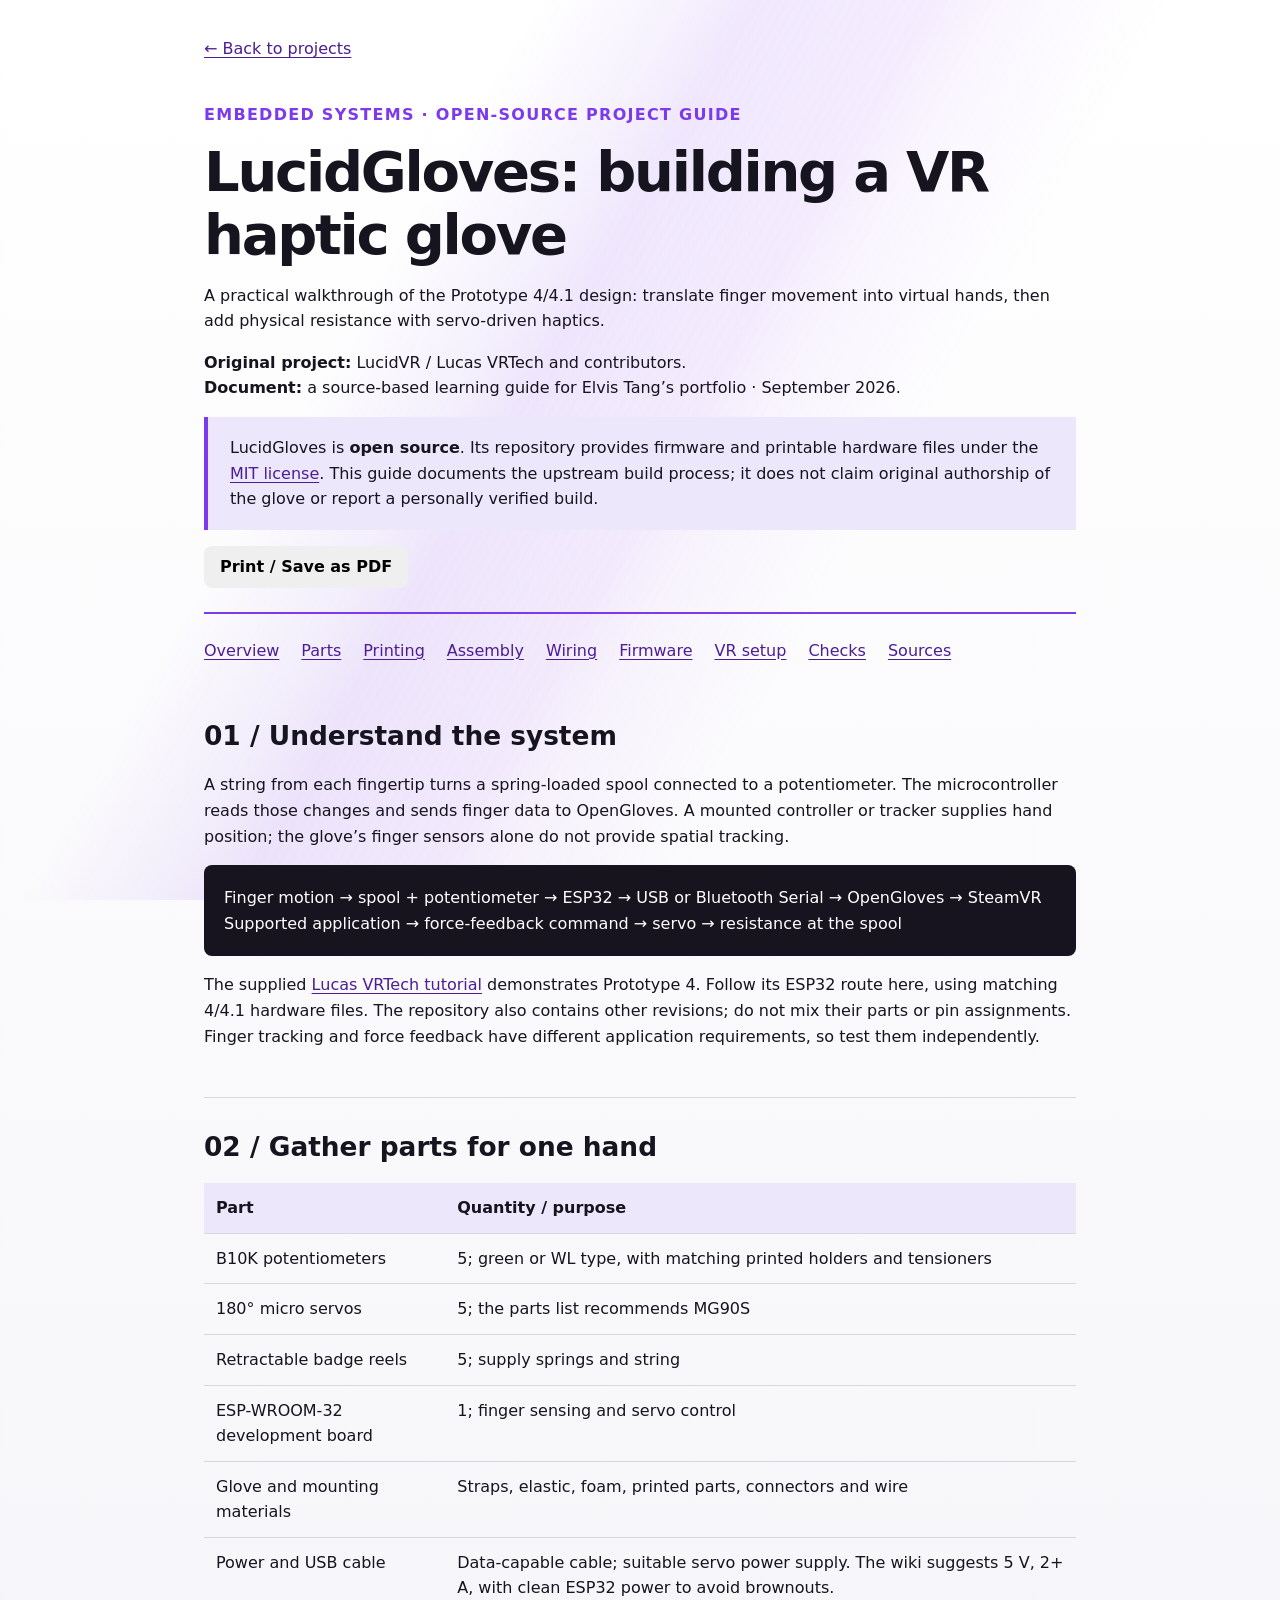
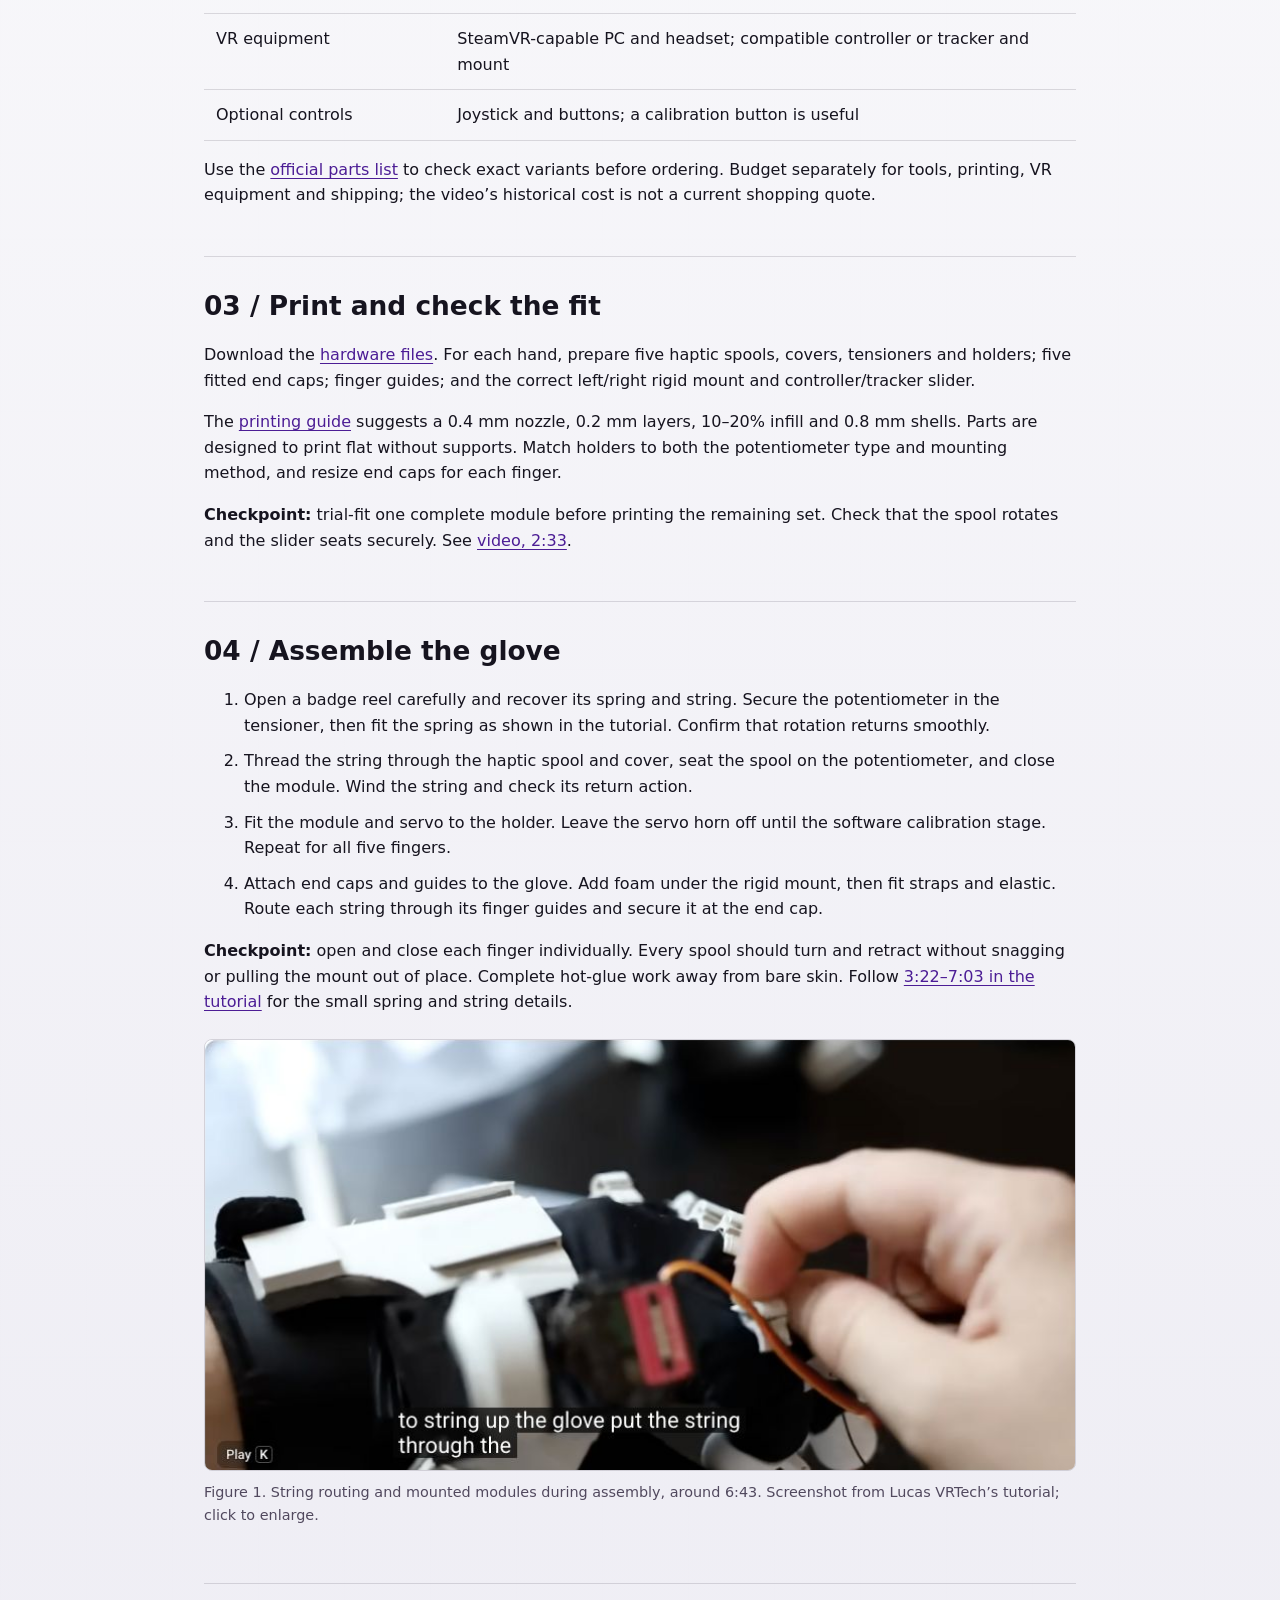
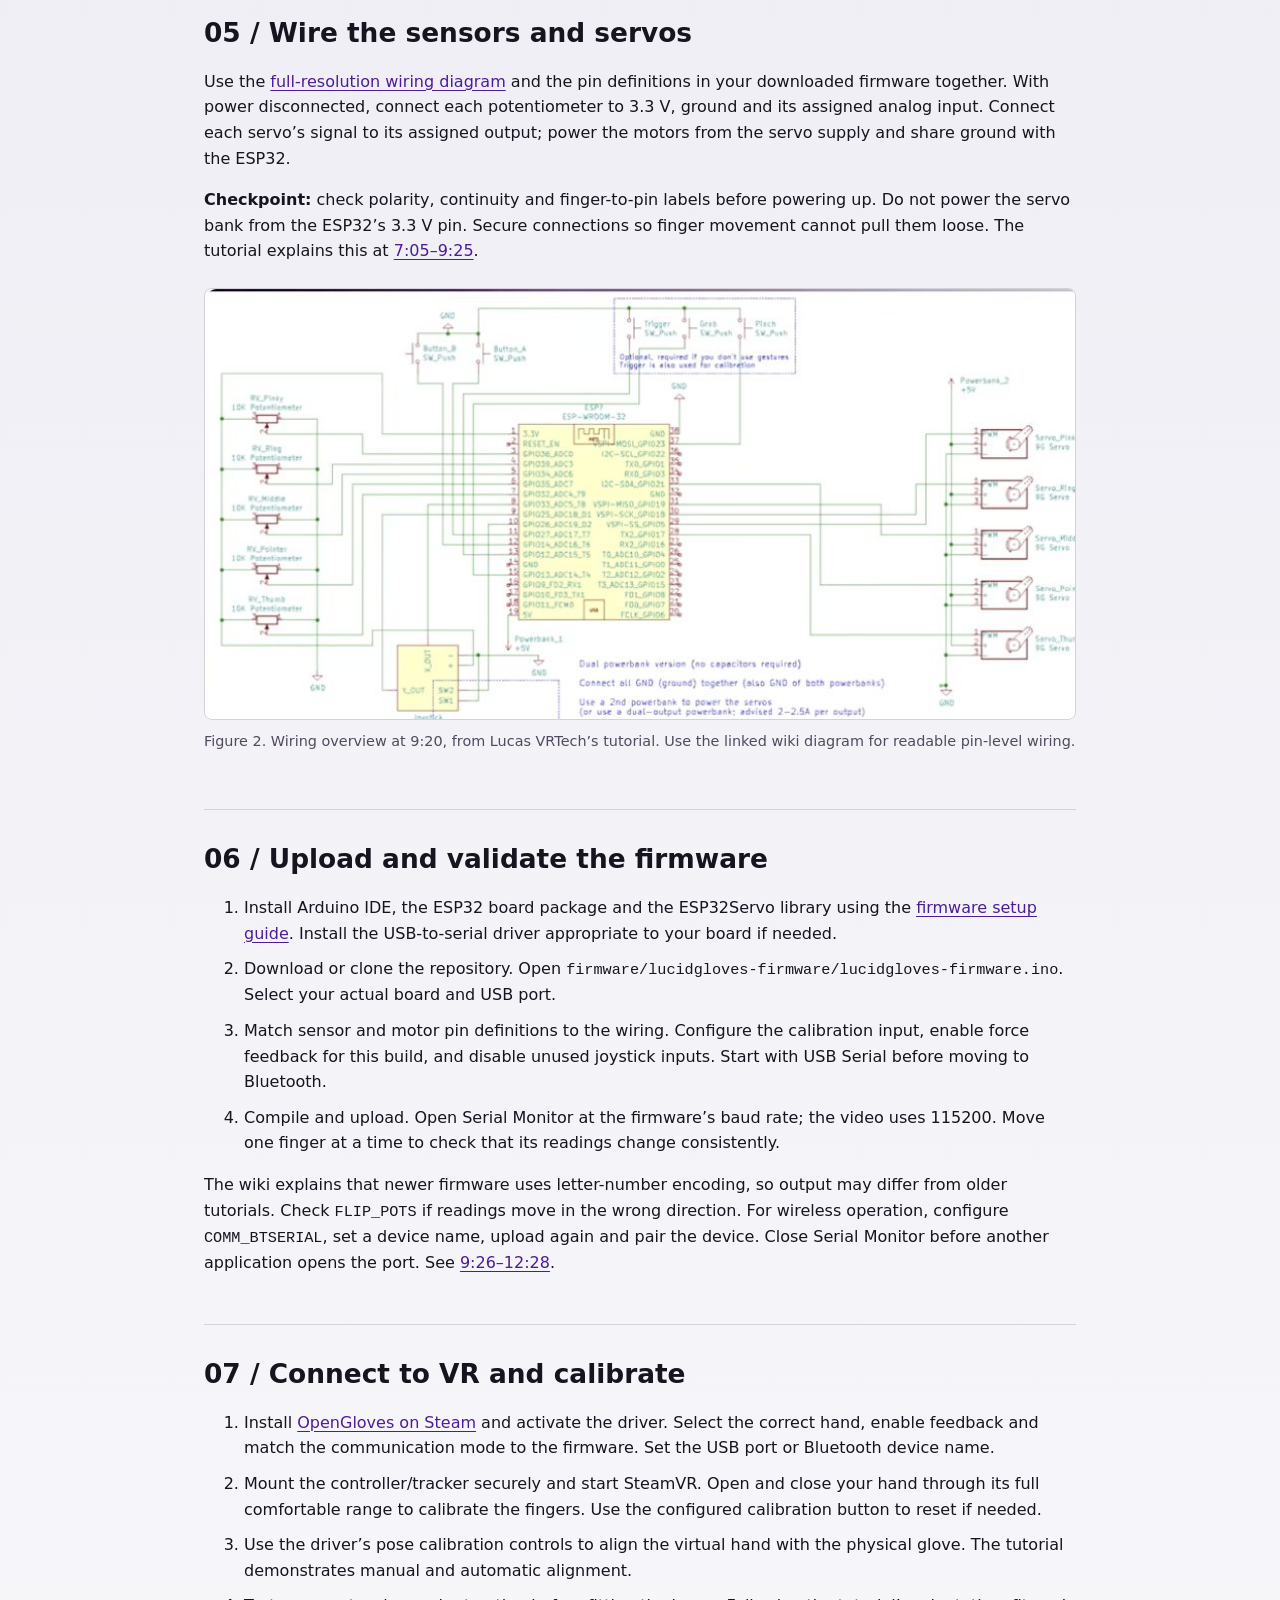
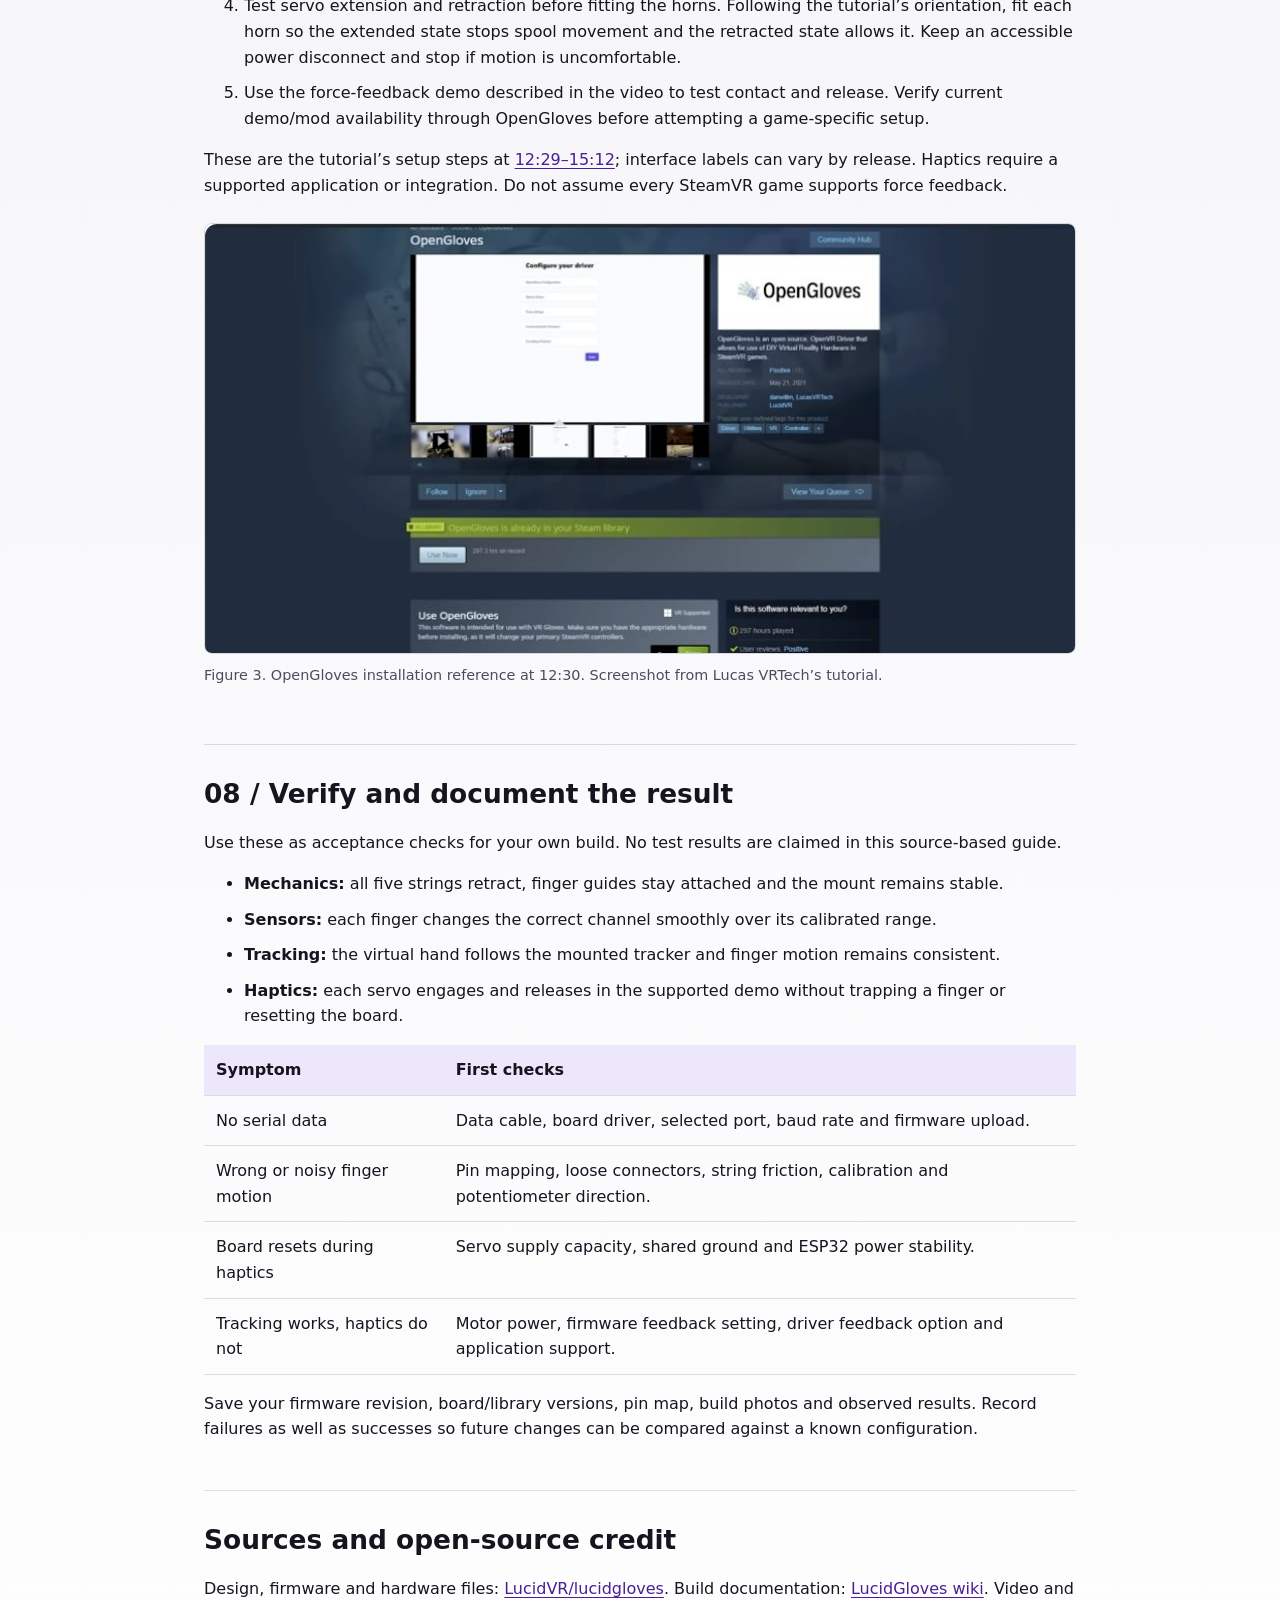
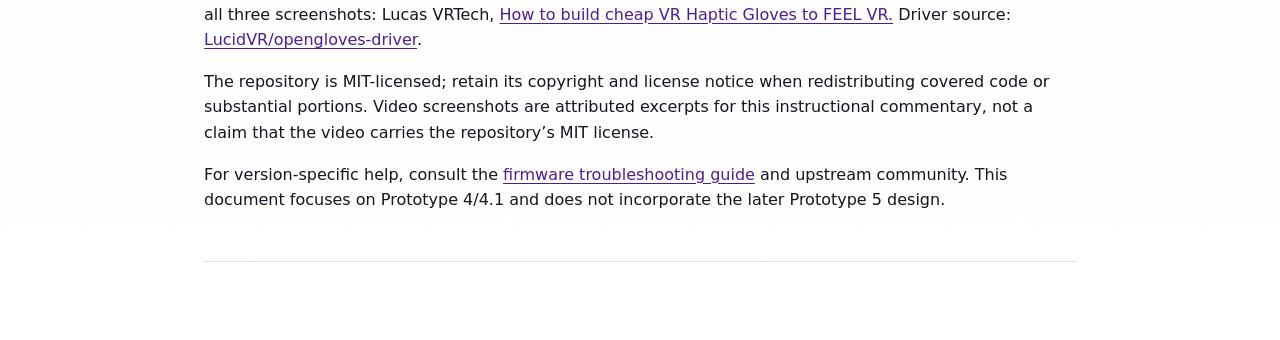
==== projects/lucidgloves.html @ 9e1854b7 "Add files via upload" ====
<!DOCTYPE html>
<html lang="en">
<head>
  <meta charset="UTF-8">
  <meta name="viewport" content="width=device-width, initial-scale=1">
  <meta name="description" content="An illustrated LucidGloves Prototype 4/4.1 project guide covering parts, assembly, wiring, firmware, calibration, and OpenGloves integration. Credits LucidVR's open-source project.">
  <title>LucidGloves Build Guide | Elvis Tang</title>
  <link rel="icon" href="../purple-tiger-favicon.png">
  <link rel="stylesheet" href="../style.css">
  <link rel="stylesheet" href="lucidgloves.css">
</head>
<body>
<main class="guide">
  <a class="back-link" href="../index.html#lucidgloves">&larr; Back to projects</a>
  <header>
    <p class="eyebrow">Embedded systems · Open-source project guide</p>
    <h1>LucidGloves: building a VR haptic glove</h1>
    <p>A practical walkthrough of the Prototype 4/4.1 design: translate finger movement into virtual hands, then add physical resistance with servo-driven haptics.</p>
    <p><strong>Original project:</strong> LucidVR / Lucas VRTech and contributors.<br><strong>Document:</strong> a source-based learning guide for Elvis Tang’s portfolio · September 2026.</p>
    <p class="note">LucidGloves is <strong>open source</strong>. Its repository provides firmware and printable hardware files under the <a href="https://github.com/LucidVR/lucidgloves/blob/main/LICENSE">MIT license</a>. This guide documents the upstream build process; it does not claim original authorship of the glove or report a personally verified build.</p>
    <button class="button print-action" type="button" onclick="window.print()">Print / Save as PDF</button>
  </header>
  <nav class="contents" aria-label="Guide contents">
    <a href="#overview">Overview</a><a href="#parts">Parts</a><a href="#printing">Printing</a><a href="#assembly">Assembly</a><a href="#wiring">Wiring</a><a href="#firmware">Firmware</a><a href="#vr">VR setup</a><a href="#checks">Checks</a><a href="#sources">Sources</a>
  </nav>
  <section id="overview">
    <h2>01 / Understand the system</h2>
    <p>A string from each fingertip turns a spring-loaded spool connected to a potentiometer. The microcontroller reads those changes and sends finger data to OpenGloves. A mounted controller or tracker supplies hand position; the glove’s finger sensors alone do not provide spatial tracking.</p>
    <p class="flow">Finger motion → spool + potentiometer → ESP32 → USB or Bluetooth Serial → OpenGloves → SteamVR<br>Supported application → force-feedback command → servo → resistance at the spool</p>
    <p>The supplied <a href="https://www.youtube.com/watch?v=2yF-SJcg3zQ">Lucas VRTech tutorial</a> demonstrates Prototype 4. Follow its ESP32 route here, using matching 4/4.1 hardware files. The repository also contains other revisions; do not mix their parts or pin assignments. Finger tracking and force feedback have different application requirements, so test them independently.</p>
  </section>
  <section id="parts">
    <h2>02 / Gather parts for one hand</h2>
    <div class="table-wrap"><table>
      <thead><tr><th scope="col">Part</th><th scope="col">Quantity / purpose</th></tr></thead>
      <tbody>
        <tr><td>B10K potentiometers</td><td>5; green or WL type, with matching printed holders and tensioners</td></tr>
        <tr><td>180° micro servos</td><td>5; the parts list recommends MG90S</td></tr>
        <tr><td>Retractable badge reels</td><td>5; supply springs and string</td></tr>
        <tr><td>ESP-WROOM-32 development board</td><td>1; finger sensing and servo control</td></tr>
        <tr><td>Glove and mounting materials</td><td>Straps, elastic, foam, printed parts, connectors and wire</td></tr>
        <tr><td>Power and USB cable</td><td>Data-capable cable; suitable servo power supply. The wiki suggests 5 V, 2+ A, with clean ESP32 power to avoid brownouts.</td></tr>
        <tr><td>VR equipment</td><td>SteamVR-capable PC and headset; compatible controller or tracker and mount</td></tr>
        <tr><td>Optional controls</td><td>Joystick and buttons; a calibration button is useful</td></tr>
      </tbody>
    </table></div>
    <p>Use the <a href="https://github.com/LucidVR/lucidgloves/wiki/Prototype-4-Parts-List">official parts list</a> to check exact variants before ordering. Budget separately for tools, printing, VR equipment and shipping; the video’s historical cost is not a current shopping quote.</p>
  </section>
  <section id="printing">
    <h2>03 / Print and check the fit</h2>
    <p>Download the <a href="https://github.com/LucidVR/lucidgloves/tree/main/hardware">hardware files</a>. For each hand, prepare five haptic spools, covers, tensioners and holders; five fitted end caps; finger guides; and the correct left/right rigid mount and controller/tracker slider.</p>
    <p>The <a href="https://github.com/LucidVR/lucidgloves/wiki/Prototype-4-Printing-Guide">printing guide</a> suggests a 0.4 mm nozzle, 0.2 mm layers, 10–20% infill and 0.8 mm shells. Parts are designed to print flat without supports. Match holders to both the potentiometer type and mounting method, and resize end caps for each finger.</p>
    <p><strong>Checkpoint:</strong> trial-fit one complete module before printing the remaining set. Check that the spool rotates and the slider seats securely. See <a href="https://www.youtube.com/watch?v=2yF-SJcg3zQ&t=153s">video, 2:33</a>.</p>
  </section>
  <section id="assembly">
    <h2>04 / Assemble the glove</h2>
    <ol>
      <li>Open a badge reel carefully and recover its spring and string. Secure the potentiometer in the tensioner, then fit the spring as shown in the tutorial. Confirm that rotation returns smoothly.</li>
      <li>Thread the string through the haptic spool and cover, seat the spool on the potentiometer, and close the module. Wind the string and check its return action.</li>
      <li>Fit the module and servo to the holder. Leave the servo horn off until the software calibration stage. Repeat for all five fingers.</li>
      <li>Attach end caps and guides to the glove. Add foam under the rigid mount, then fit straps and elastic. Route each string through its finger guides and secure it at the end cap.</li>
    </ol>
    <p><strong>Checkpoint:</strong> open and close each finger individually. Every spool should turn and retract without snagging or pulling the mount out of place. Complete hot-glue work away from bare skin. Follow <a href="https://www.youtube.com/watch?v=2yF-SJcg3zQ&t=202s">3:22–7:03 in the tutorial</a> for the small spring and string details.</p>
    <figure><a href="../assets/lucidgloves/mount-figure.svg"><img src="../assets/lucidgloves/mount-figure.svg" alt="Tutorial screenshot showing haptic modules on the rigid mount while the glove is being strung" width="864" height="427" loading="lazy"></a><figcaption>Figure 1. String routing and mounted modules during assembly, around 6:43. Screenshot from Lucas VRTech’s tutorial; click to enlarge.</figcaption></figure>
  </section>
  <section id="wiring">
    <h2>05 / Wire the sensors and servos</h2>
    <p>Use the <a href="https://github.com/LucidVR/lucidgloves/wiki/Prototype-4-Wiring-Diagram">full-resolution wiring diagram</a> and the pin definitions in your downloaded firmware together. With power disconnected, connect each potentiometer to 3.3 V, ground and its assigned analog input. Connect each servo’s signal to its assigned output; power the motors from the servo supply and share ground with the ESP32.</p>
    <p><strong>Checkpoint:</strong> check polarity, continuity and finger-to-pin labels before powering up. Do not power the servo bank from the ESP32’s 3.3 V pin. Secure connections so finger movement cannot pull them loose. The tutorial explains this at <a href="https://www.youtube.com/watch?v=2yF-SJcg3zQ&t=425s">7:05–9:25</a>.</p>
    <figure><a href="../assets/lucidgloves/wiring-figure.svg"><img src="../assets/lucidgloves/wiring-figure.svg" alt="Video screenshot of the Prototype 4 ESP32 wiring diagram with five potentiometers and five servos" width="864" height="427" loading="lazy"></a><figcaption>Figure 2. Wiring overview at 9:20, from Lucas VRTech’s tutorial. Use the linked wiki diagram for readable pin-level wiring.</figcaption></figure>
  </section>
  <section id="firmware">
    <h2>06 / Upload and validate the firmware</h2>
    <ol>
      <li>Install Arduino IDE, the ESP32 board package and the ESP32Servo library using the <a href="https://github.com/LucidVR/lucidgloves/wiki/Firmware-Setup-and-Customization-Tutorial">firmware setup guide</a>. Install the USB-to-serial driver appropriate to your board if needed.</li>
      <li>Download or clone the repository. Open <code>firmware/lucidgloves-firmware/lucidgloves-firmware.ino</code>. Select your actual board and USB port.</li>
      <li>Match sensor and motor pin definitions to the wiring. Configure the calibration input, enable force feedback for this build, and disable unused joystick inputs. Start with USB Serial before moving to Bluetooth.</li>
      <li>Compile and upload. Open Serial Monitor at the firmware’s baud rate; the video uses 115200. Move one finger at a time to check that its readings change consistently.</li>
    </ol>
    <p>The wiki explains that newer firmware uses letter-number encoding, so output may differ from older tutorials. Check <code>FLIP_POTS</code> if readings move in the wrong direction. For wireless operation, configure <code>COMM_BTSERIAL</code>, set a device name, upload again and pair the device. Close Serial Monitor before another application opens the port. See <a href="https://www.youtube.com/watch?v=2yF-SJcg3zQ&t=566s">9:26–12:28</a>.</p>
  </section>
  <section id="vr">
    <h2>07 / Connect to VR and calibrate</h2>
    <ol>
      <li>Install <a href="https://store.steampowered.com/app/1574050/OpenGloves/">OpenGloves on Steam</a> and activate the driver. Select the correct hand, enable feedback and match the communication mode to the firmware. Set the USB port or Bluetooth device name.</li>
      <li>Mount the controller/tracker securely and start SteamVR. Open and close your hand through its full comfortable range to calibrate the fingers. Use the configured calibration button to reset if needed.</li>
      <li>Use the driver’s pose calibration controls to align the virtual hand with the physical glove. The tutorial demonstrates manual and automatic alignment.</li>
      <li>Test servo extension and retraction before fitting the horns. Following the tutorial’s orientation, fit each horn so the extended state stops spool movement and the retracted state allows it. Keep an accessible power disconnect and stop if motion is uncomfortable.</li>
      <li>Use the force-feedback demo described in the video to test contact and release. Verify current demo/mod availability through OpenGloves before attempting a game-specific setup.</li>
    </ol>
    <p>These are the tutorial’s setup steps at <a href="https://www.youtube.com/watch?v=2yF-SJcg3zQ&t=749s">12:29–15:12</a>; interface labels can vary by release. Haptics require a supported application or integration. Do not assume every SteamVR game supports force feedback.</p>
    <figure><a href="../assets/lucidgloves/opengloves-figure.svg"><img src="../assets/lucidgloves/opengloves-figure.svg" alt="Tutorial screenshot introducing the OpenGloves Steam page before driver configuration" width="864" height="427" loading="lazy"></a><figcaption>Figure 3. OpenGloves installation reference at 12:30. Screenshot from Lucas VRTech’s tutorial.</figcaption></figure>
  </section>
  <section id="checks">
    <h2>08 / Verify and document the result</h2>
    <p>Use these as acceptance checks for your own build. No test results are claimed in this source-based guide.</p>
    <ul>
      <li><strong>Mechanics:</strong> all five strings retract, finger guides stay attached and the mount remains stable.</li>
      <li><strong>Sensors:</strong> each finger changes the correct channel smoothly over its calibrated range.</li>
      <li><strong>Tracking:</strong> the virtual hand follows the mounted tracker and finger motion remains consistent.</li>
      <li><strong>Haptics:</strong> each servo engages and releases in the supported demo without trapping a finger or resetting the board.</li>
    </ul>
    <div class="table-wrap"><table><thead><tr><th scope="col">Symptom</th><th scope="col">First checks</th></tr></thead><tbody>
      <tr><td>No serial data</td><td>Data cable, board driver, selected port, baud rate and firmware upload.</td></tr>
      <tr><td>Wrong or noisy finger motion</td><td>Pin mapping, loose connectors, string friction, calibration and potentiometer direction.</td></tr>
      <tr><td>Board resets during haptics</td><td>Servo supply capacity, shared ground and ESP32 power stability.</td></tr>
      <tr><td>Tracking works, haptics do not</td><td>Motor power, firmware feedback setting, driver feedback option and application support.</td></tr>
    </tbody></table></div>
    <p>Save your firmware revision, board/library versions, pin map, build photos and observed results. Record failures as well as successes so future changes can be compared against a known configuration.</p>
  </section>
  <section id="sources">
    <h2>Sources and open-source credit</h2>
    <p>Design, firmware and hardware files: <a href="https://github.com/LucidVR/lucidgloves">LucidVR/lucidgloves</a>. Build documentation: <a href="https://github.com/LucidVR/lucidgloves/wiki">LucidGloves wiki</a>. Video and all three screenshots: Lucas VRTech, <a href="https://www.youtube.com/watch?v=2yF-SJcg3zQ">How to build cheap VR Haptic Gloves to FEEL VR.</a> Driver source: <a href="https://github.com/LucidVR/opengloves-driver">LucidVR/opengloves-driver</a>.</p>
    <p>The repository is MIT-licensed; retain its copyright and license notice when redistributing covered code or substantial portions. Video screenshots are attributed excerpts for this instructional commentary, not a claim that the video carries the repository’s MIT license.</p>
    <p>For version-specific help, consult the <a href="https://github.com/LucidVR/lucidgloves/wiki/Firmware-Troubleshooting-Guide">firmware troubleshooting guide</a> and upstream community. This document focuses on Prototype 4/4.1 and does not incorporate the later Prototype 5 design.</p>
  </section>
</main>
</body>
</html>
---- style.css ----
:root {
  --ink: #16141f;
  --muted: #6f687c;
  --paper: #f4f3f7;
  --surface: rgba(255, 255, 255, 0.86);
  --surface-solid: #ffffff;
  --line: rgba(31, 27, 42, 0.14);
  --accent: #7c3aed;
  --accent-soft: #a78bfa;
  --accent-bright: #c084fc;
  --accent-deep: #4c1d95;
  --dark: #171420;
  --shadow: 0 22px 60px rgba(31, 27, 42, 0.18);
  --radius: 8px;
}

* {
  box-sizing: border-box;
}

html {
  scroll-behavior: smooth;
}

body {
  margin: 0;
  min-width: 320px;
  font-family: Inter, ui-sans-serif, system-ui, -apple-system, BlinkMacSystemFont, "Segoe UI", sans-serif;
  line-height: 1.6;
  color: var(--ink);
  background:
    linear-gradient(180deg, rgba(255, 255, 255, 0.96), rgba(238, 237, 244, 0.94) 46%, rgba(255, 255, 255, 0.98)),
    repeating-linear-gradient(90deg, rgba(31, 27, 42, 0.035) 0 1px, transparent 1px 86px),
    repeating-linear-gradient(0deg, rgba(31, 27, 42, 0.03) 0 1px, transparent 1px 86px);
  overflow-x: hidden;
}

body::before {
  position: fixed;
  inset: 0;
  z-index: -1;
  content: "";
  background:
    linear-gradient(120deg, transparent 0 30%, rgba(124, 58, 237, 0.1) 42%, transparent 56%),
    linear-gradient(300deg, transparent 0 35%, rgba(192, 132, 252, 0.1) 48%, transparent 62%);
  animation: backgroundSweep 18s linear infinite alternate;
}

body.nav-open {
  overflow: hidden;
}

img,
iframe {
  max-width: 100%;
}

a {
  color: inherit;
  text-decoration: none;
}

button,
input {
  font: inherit;
}

button {
  border: 0;
}

.container {
  width: min(1120px, calc(100% - 40px));
  margin: 0 auto;
}

.sr-only {
  position: absolute;
  width: 1px;
  height: 1px;
  padding: 0;
  margin: -1px;
  overflow: hidden;
  clip: rect(0, 0, 0, 0);
  white-space: nowrap;
  border: 0;
}

.scroll-progress {
  position: fixed;
  top: 0;
  left: 0;
  z-index: 100;
  width: calc(var(--progress, 0) * 100%);
  height: 4px;
  background: linear-gradient(90deg, var(--accent-deep), var(--accent), var(--accent-bright));
  box-shadow: 0 0 18px rgba(124, 58, 237, 0.34);
}

.hero {
  position: relative;
  min-height: 74svh;
  padding-bottom: 22px;
  isolation: isolate;
}

.site-nav {
  position: sticky;
  top: 12px;
  z-index: 50;
  display: flex;
  align-items: center;
  justify-content: center;
  width: min(1120px, calc(100% - 40px));
  min-height: 60px;
  margin: 10px auto 0;
  padding: 10px 12px 10px 16px;
  background: rgba(255, 255, 255, 0.78);
  border: 1px solid rgba(255, 255, 255, 0.74);
  border-radius: var(--radius);
  box-shadow: 0 16px 42px rgba(31, 27, 42, 0.12);
  backdrop-filter: blur(22px);
}

.nav-links {
  display: flex;
  align-items: center;
  gap: 8px;
  padding: 0;
  margin: 0;
  list-style: none;
}

.nav-links a {
  display: inline-flex;
  align-items: center;
  min-height: 38px;
  padding: 0 14px;
  color: #4b4658;
  font-size: 0.94rem;
  font-weight: 750;
  border-radius: var(--radius);
  transition: color 180ms ease, background 180ms ease, transform 180ms ease;
}

.nav-links a:hover,
.nav-links a.is-active {
  color: var(--ink);
  background: rgba(124, 58, 237, 0.1);
  transform: translateY(-1px);
}

.nav-toggle {
  display: none;
  width: 44px;
  height: 44px;
  padding: 10px;
  background: rgba(31, 27, 42, 0.07);
  border-radius: var(--radius);
  cursor: pointer;
}

.nav-toggle span:not(.sr-only) {
  display: block;
  width: 100%;
  height: 2px;
  margin: 5px 0;
  background: var(--ink);
  transition: transform 180ms ease, opacity 180ms ease;
}

.nav-toggle[aria-expanded="true"] span:nth-child(1) {
  transform: translateY(7px) rotate(45deg);
}

.nav-toggle[aria-expanded="true"] span:nth-child(2) {
  opacity: 0;
}

.nav-toggle[aria-expanded="true"] span:nth-child(3) {
  transform: translateY(-7px) rotate(-45deg);
}

.hero-stage {
  display: grid;
  grid-template-columns: minmax(0, 1.08fr) minmax(250px, 0.48fr);
  align-items: center;
  gap: clamp(28px, 5vw, 60px);
  min-height: calc(74svh - 84px);
  padding: clamp(28px, 5vw, 56px) 0 clamp(18px, 3vw, 28px);
}

.eyebrow,
.section-kicker {
  margin: 0 0 14px;
  color: var(--accent);
  font-size: 0.78rem;
  font-weight: 850;
  letter-spacing: 0.08em;
  text-transform: uppercase;
}

.hero h1,
.section h2,
.contact-layout h2 {
  margin: 0;
  line-height: 1.02;
  letter-spacing: 0;
}

.hero h1 {
  max-width: 820px;
  font-size: clamp(2.85rem, 6.2vw, 5.2rem);
}

.hero-lede {
  max-width: 680px;
  margin: 18px 0 0;
  color: #4b4658;
  font-size: clamp(1.08rem, 2vw, 1.32rem);
}

.hero-actions,
.project-actions {
  display: flex;
  flex-wrap: wrap;
  gap: 12px;
  align-items: center;
}

.hero-actions {
  margin-top: 24px;
}

.button,
.project-actions button,
.filter-button {
  position: relative;
  display: inline-flex;
  align-items: center;
  justify-content: center;
  gap: 8px;
  min-height: 42px;
  padding: 0 16px;
  overflow: hidden;
  font-weight: 800;
  border-radius: var(--radius);
  cursor: pointer;
  transition: transform 180ms ease, box-shadow 180ms ease, border-color 180ms ease, background 180ms ease, color 180ms ease;
}

.button::before,
.project-actions button::before,
.filter-button::before {
  position: absolute;
  inset: 0;
  content: "";
  background: linear-gradient(120deg, transparent 0 34%, rgba(255, 255, 255, 0.36) 48%, transparent 62%);
  transform: translateX(-130%);
  transition: transform 540ms ease;
}

.button:hover::before,
.project-actions button:hover::before,
.filter-button:hover::before {
  transform: translateX(130%);
}

.button:hover,
.project-actions button:hover,
.filter-button:hover {
  transform: translateY(-2px);
}

.button-primary {
  color: #fff;
  background: linear-gradient(135deg, var(--accent-deep), var(--accent) 48%, var(--accent-soft));
  box-shadow: 0 16px 30px rgba(124, 58, 237, 0.24);
}

.button-secondary {
  color: var(--ink);
  background: rgba(255, 255, 255, 0.72);
  border: 1px solid var(--line);
}

.hero-visual {
  position: relative;
  justify-self: center;
  width: min(320px, 100%);
}

.portrait-frame {
  position: relative;
  aspect-ratio: 4 / 5;
  overflow: hidden;
  background: var(--surface-solid);
  border: 1px solid rgba(255, 255, 255, 0.9);
  border-radius: var(--radius);
  box-shadow: var(--shadow);
  transform: perspective(900px) rotateX(var(--rotate-x, 0deg)) rotateY(var(--rotate-y, 0deg));
  transition: transform 220ms ease, box-shadow 220ms ease;
}

.portrait-frame::before {
  position: absolute;
  inset: 0;
  z-index: 1;
  content: "";
  background: linear-gradient(125deg, transparent, rgba(255, 255, 255, 0.32), transparent);
  transform: translateX(-120%);
  animation: portraitGlint 5.5s ease-in-out infinite;
}

.portrait-frame::after {
  position: absolute;
  inset: 12px;
  z-index: 2;
  content: "";
  border: 1px solid rgba(255, 255, 255, 0.7);
  border-radius: calc(var(--radius) - 2px);
}

.portrait-frame img {
  width: 100%;
  height: 100%;
  object-fit: cover;
  filter: saturate(1.06) contrast(1.04);
  transform: scale(1.02);
}

.floating-badge {
  position: absolute;
  z-index: 4;
  max-width: 190px;
  padding: 12px 14px;
  color: #2a2435;
  font-size: 0.88rem;
  font-weight: 850;
  background: rgba(255, 255, 255, 0.8);
  border: 1px solid rgba(255, 255, 255, 0.92);
  border-radius: var(--radius);
  box-shadow: 0 18px 44px rgba(31, 27, 42, 0.14);
  backdrop-filter: blur(18px);
  animation: badgeFloat 5.2s ease-in-out infinite;
}

.badge-top {
  top: 10%;
  left: -44px;
}

.badge-bottom {
  right: -32px;
  bottom: 12%;
  animation-delay: -1.8s;
}

.section {
  padding: clamp(68px, 9vw, 112px) 0;
}

.section-light {
  background: rgba(255, 255, 255, 0.54);
}

.section-muted {
  background:
    linear-gradient(180deg, rgba(31, 27, 42, 0.035), rgba(255, 255, 255, 0.24)),
    rgba(239, 237, 245, 0.68);
}

.section-dark {
  color: #f8fafc;
  background:
    linear-gradient(135deg, rgba(124, 58, 237, 0.36), transparent 34%),
    linear-gradient(315deg, rgba(192, 132, 252, 0.22), transparent 42%),
    var(--dark);
}

.about-layout {
  display: grid;
  grid-template-columns: 240px minmax(0, 1fr);
  gap: clamp(24px, 6vw, 72px);
}

.about-layout h2,
.section-heading h2,
.contact-layout h2 {
  font-size: clamp(2rem, 5vw, 4.1rem);
}

.about-layout p,
.section-heading p,
.contact-layout p {
  max-width: 780px;
  color: #625b70;
  font-size: 1.04rem;
}

.about-layout p {
  margin: 20px 0 0;
}

.expertise-strip {
  display: flex;
  flex-wrap: wrap;
  gap: 10px;
  margin-top: 34px;
}

.expertise-strip span,
.tag-row span {
  display: inline-flex;
  align-items: center;
  min-height: 34px;
  padding: 0 12px;
  color: #332d42;
  font-size: 0.88rem;
  font-weight: 780;
  background: rgba(255, 255, 255, 0.72);
  border: 1px solid rgba(31, 27, 42, 0.1);
  border-radius: 999px;
}

.section-heading {
  display: grid;
  grid-template-columns: minmax(0, 0.95fr) minmax(280px, 0.55fr);
  gap: 24px;
  align-items: end;
  margin-bottom: 28px;
}

.section-heading p {
  margin: 0;
}

.project-toolbar {
  display: grid;
  grid-template-columns: minmax(220px, 0.7fr) minmax(280px, 1fr) auto;
  gap: 12px;
  align-items: center;
  margin-bottom: 22px;
  padding: 12px;
  background: rgba(255, 255, 255, 0.72);
  border: 1px solid rgba(255, 255, 255, 0.8);
  border-radius: var(--radius);
  box-shadow: 0 18px 44px rgba(31, 27, 42, 0.08);
  backdrop-filter: blur(18px);
}

.project-search input {
  width: 100%;
  min-height: 44px;
  padding: 0 14px;
  color: var(--ink);
  background: rgba(255, 255, 255, 0.78);
  border: 1px solid var(--line);
  border-radius: var(--radius);
  outline: 0;
  transition: border-color 180ms ease, box-shadow 180ms ease;
}

.project-search input:focus {
  border-color: rgba(124, 58, 237, 0.68);
  box-shadow: 0 0 0 4px rgba(124, 58, 237, 0.13);
}

.filter-group {
  display: flex;
  flex-wrap: wrap;
  gap: 8px;
}

.filter-button {
  min-height: 38px;
  padding: 0 12px;
  color: #4b4658;
  background: rgba(255, 255, 255, 0.72);
  border: 1px solid var(--line);
}

.filter-button.is-active {
  color: #fff;
  background: linear-gradient(135deg, var(--dark), var(--accent));
  border-color: transparent;
  box-shadow: 0 12px 24px rgba(124, 58, 237, 0.24);
}

.project-count {
  margin: 0;
  color: var(--muted);
  font-size: 0.9rem;
  font-weight: 780;
  text-align: right;
  white-space: nowrap;
}

.project-grid {
  display: grid;
  grid-template-columns: repeat(2, minmax(0, 1fr));
  gap: 18px;
}

.project-card {
  position: relative;
  display: flex;
  flex-direction: column;
  min-height: 420px;
  padding: 22px;
  overflow: hidden;
  background: rgba(255, 255, 255, 0.84);
  border: 1px solid rgba(255, 255, 255, 0.84);
  border-radius: var(--radius);
  box-shadow: 0 18px 42px rgba(31, 27, 42, 0.1);
  transform: perspective(900px) rotateX(var(--rotate-x, 0deg)) rotateY(var(--rotate-y, 0deg)) translateY(0);
  transition: opacity 240ms ease, transform 220ms ease, box-shadow 220ms ease, border-color 220ms ease;
}

.project-card::before {
  position: absolute;
  inset: 0;
  content: "";
  pointer-events: none;
  background:
    linear-gradient(120deg, rgba(124, 58, 237, 0.16), transparent 32%),
    linear-gradient(300deg, rgba(192, 132, 252, 0.16), transparent 42%);
  opacity: 0;
  transition: opacity 220ms ease;
}

.project-card::after {
  position: absolute;
  inset: 0;
  content: "";
  pointer-events: none;
  border-radius: inherit;
  box-shadow: inset 0 0 0 1px rgba(124, 58, 237, 0);
  transition: box-shadow 220ms ease;
}

.project-card:hover,
.project-card.is-open {
  box-shadow: 0 26px 64px rgba(31, 27, 42, 0.16);
  border-color: rgba(124, 58, 237, 0.24);
}

.project-card:hover::before,
.project-card.is-open::before {
  opacity: 1;
}

.project-card:hover::after,
.project-card.is-open::after {
  box-shadow: inset 0 0 0 1px rgba(124, 58, 237, 0.28);
}

.project-card.is-hidden {
  display: none;
}

.music-trigger {
  min-width: 44px;
  min-height: 44px;
  padding: 0 0.08em;
  border: 0;
  color: inherit;
  background: transparent;
  font: inherit;
  cursor: pointer;
}

.music-trigger:hover,
.music-trigger:focus-visible {
  color: #52e49b;
}

body.music-dialog-open {
  overflow: hidden;
}

.music-dialog {
  width: min(800px, calc(100% - 32px));
  max-height: calc(100dvh - 32px);
  margin: auto;
  overflow-y: auto;
  border: 1px solid;
  border-radius: var(--radius);
}

.music-dialog::backdrop {
  background: rgba(4, 10, 20, 0.78);
  backdrop-filter: blur(8px);
}

.music-dialog-close {
  display: block;
  width: 44px;
  height: 44px;
  margin: -12px -12px 12px auto;
  border: 1px solid rgba(95, 194, 194, 0.35);
  border-radius: 50%;
  color: #eefcff;
  background: rgba(3, 18, 29, 0.68);
  font-size: 1.6rem;
  cursor: pointer;
}

.music-project {
  grid-column: 1 / -1;
  min-height: 0;
  padding: clamp(24px, 4vw, 42px);
  color: #eefcff;
  background:
    radial-gradient(circle at 10% 12%, rgba(18, 111, 255, 0.36), transparent 32%),
    radial-gradient(circle at 92% 88%, rgba(42, 207, 124, 0.3), transparent 34%),
    linear-gradient(135deg, #07182b, #09283a 52%, #072a27);
  border-color: rgba(91, 208, 255, 0.22);
  box-shadow: 0 24px 64px rgba(4, 27, 42, 0.24);
  transform: none;
}

.music-project::before {
  background:
    linear-gradient(110deg, rgba(38, 135, 255, 0.22), transparent 36%),
    linear-gradient(300deg, rgba(44, 211, 127, 0.2), transparent 42%);
  opacity: 1;
}

.music-project:hover {
  border-color: rgba(68, 220, 159, 0.42);
  box-shadow: 0 30px 76px rgba(4, 27, 42, 0.32);
}

.music-vault {
  position: relative;
  z-index: 1;
}

.music-gate h3 {
  margin: 0;
  background: linear-gradient(95deg, #71b8ff 4%, #52e49b 92%);
  background-clip: text;
  -webkit-background-clip: text;
  color: transparent;
  font-size: clamp(1.7rem, 4vw, 3rem);
  line-height: 1.08;
}

.music-vault {
  display: grid;
  align-items: center;
  width: min(720px, 100%);
  min-height: 240px;
  margin: 0 auto;
  padding: clamp(22px, 4vw, 38px);
  background: rgba(3, 18, 29, 0.68);
  border: 1px solid rgba(95, 194, 194, 0.24);
  border-radius: var(--radius);
  box-shadow: inset 0 1px rgba(255, 255, 255, 0.06), 0 20px 48px rgba(0, 0, 0, 0.22);
  backdrop-filter: blur(16px);
}

.music-unlock-form {
  display: grid;
  grid-template-columns: minmax(0, 1fr) auto;
  gap: 10px;
  margin-top: 24px;
}

.music-unlock-form input {
  min-width: 0;
  min-height: 48px;
  padding: 0 14px;
  color: #eefcff;
  background: rgba(255, 255, 255, 0.07);
  border: 1px solid rgba(154, 220, 219, 0.26);
  border-radius: var(--radius);
  outline: 0;
  transition: border-color 180ms ease, box-shadow 180ms ease;
}

.music-unlock-form input::placeholder {
  color: #8eadb7;
}

.music-unlock-form input:focus {
  border-color: #4ed89b;
  box-shadow: 0 0 0 4px rgba(78, 216, 155, 0.13);
}

.music-unlock-form input[aria-invalid="true"] {
  border-color: #ff8b8b;
}

.music-unlock-form button,
.music-lock-button {
  min-height: 48px;
  padding: 0 18px;
  color: #06251d;
  font-weight: 900;
  background: linear-gradient(110deg, #68b5ff, #50e096);
  border-radius: var(--radius);
  cursor: pointer;
  transition: transform 180ms ease, box-shadow 180ms ease;
}

.music-unlock-form button:hover,
.music-lock-button:hover {
  box-shadow: 0 12px 28px rgba(51, 202, 146, 0.2);
  transform: translateY(-2px);
}

.music-answer-message {
  margin: 8px 0 0;
  color: #9ab7c0;
  font-size: 0.88rem;
}

.music-answer-message:empty {
  display: none;
}

.music-answer-message.is-error {
  color: #ffaaaa;
}

.music-answer-message.is-success {
  color: #72e6ac;
}

.music-library {
  animation: vaultReveal 360ms ease both;
}

.music-library-actions {
  display: flex;
  justify-content: flex-end;
}

.music-lock-button {
  min-height: 38px;
  padding: 0 14px;
  color: #bde8dd;
  background: rgba(255, 255, 255, 0.07);
  border: 1px solid rgba(154, 220, 219, 0.22);
}

.music-track {
  margin-top: 16px;
  padding: 18px;
  background: linear-gradient(110deg, rgba(40, 133, 241, 0.1), rgba(54, 215, 143, 0.1));
  border: 1px solid rgba(107, 213, 187, 0.28);
  border-radius: var(--radius);
}

.music-track h4 {
  margin: 0 0 12px;
  color: #f3fffb;
  font-size: 1.18rem;
  line-height: 1.1;
}

.music-track audio {
  display: block;
  width: 100%;
  height: 38px;
  color-scheme: dark;
}

.card-topline {
  position: relative;
  display: flex;
  flex-wrap: wrap;
  gap: 8px;
  align-items: center;
  justify-content: space-between;
  margin-bottom: 16px;
  color: var(--accent);
  font-size: 0.76rem;
  font-weight: 850;
  letter-spacing: 0.08em;
  text-transform: uppercase;
}

.project-card h3 {
  position: relative;
  margin: 0;
  font-size: clamp(1.22rem, 2.2vw, 1.72rem);
  line-height: 1.12;
  letter-spacing: 0;
}

.project-card p {
  position: relative;
  margin: 16px 0 0;
  color: #625b70;
}

.tag-row {
  position: relative;
  display: flex;
  flex-wrap: wrap;
  gap: 8px;
  margin-top: 18px;
}

.project-actions {
  position: relative;
  margin-top: auto;
  padding-top: 22px;
}

.project-actions button,
.project-actions a {
  color: var(--ink);
  background: rgba(255, 255, 255, 0.76);
  border: 1px solid rgba(31, 27, 42, 0.12);
}

.project-actions button:first-child,
.project-actions a:first-child {
  color: #fff;
  background: linear-gradient(135deg, var(--accent), var(--accent-deep));
  border-color: transparent;
}

.project-details {
  position: relative;
  display: grid;
  grid-template-rows: 0fr;
  opacity: 0;
  transition: grid-template-rows 260ms ease, opacity 220ms ease, margin-top 220ms ease;
}

.project-card.is-open .project-details {
  grid-template-rows: 1fr;
  margin-top: 16px;
  opacity: 1;
}

.project-details ul {
  min-height: 0;
  padding-left: 18px;
  margin: 0;
  overflow: hidden;
  color: #625b70;
}

.project-details li + li {
  margin-top: 6px;
}

.preview {
  position: relative;
  display: grid;
  grid-template-rows: 0fr;
  margin-top: 0;
  overflow: hidden;
  opacity: 0;
  transition: grid-template-rows 280ms ease, opacity 220ms ease, margin-top 220ms ease;
}

.project-card.has-preview .preview {
  grid-template-rows: 1fr;
  margin-top: 16px;
  opacity: 1;
}

.preview-inner {
  min-height: 0;
  overflow: hidden;
  background: #171420;
  border: 1px solid rgba(31, 27, 42, 0.12);
  border-radius: var(--radius);
}

.preview iframe {
  display: block;
  width: 100%;
  height: clamp(260px, 38vw, 420px);
  border: 0;
}

.preview img {
  display: block;
  width: 100%;
  max-height: 460px;
  object-fit: cover;
}

.resume-grid {
  display: grid;
  grid-template-columns: repeat(2, minmax(0, 1fr));
  gap: 18px;
}

.resume-panel {
  overflow: hidden;
  background: rgba(255, 255, 255, 0.84);
  border: 1px solid rgba(31, 27, 42, 0.1);
  border-radius: var(--radius);
  box-shadow: 0 18px 42px rgba(31, 27, 42, 0.1);
}

.resume-panel-header {
  display: flex;
  gap: 16px;
  align-items: center;
  justify-content: space-between;
  padding: 16px 18px;
  border-bottom: 1px solid rgba(31, 27, 42, 0.1);
}

.resume-panel h3 {
  margin: 0;
  font-size: 1.08rem;
}

.text-link {
  color: var(--accent);
  font-weight: 850;
  text-decoration: underline;
  text-decoration-thickness: 2px;
  text-underline-offset: 4px;
}

.resume-panel iframe {
  display: block;
  width: 100%;
  height: min(78vh, 820px);
  border: 0;
  background: #fff;
}

.contact-layout {
  display: grid;
  grid-template-columns: minmax(0, 0.9fr) minmax(280px, 0.7fr);
  gap: clamp(28px, 6vw, 72px);
  align-items: start;
}

.section-dark .section-kicker,
.section-dark .contact-list span {
  color: #d8b4fe;
}

.contact-layout h2 {
  max-width: 660px;
}

.contact-list {
  display: grid;
  gap: 10px;
  padding: 0;
  margin: 0;
  list-style: none;
}

.contact-list li {
  display: grid;
  grid-template-columns: 96px minmax(0, 1fr);
  gap: 12px;
  align-items: center;
  min-height: 58px;
  padding: 12px;
  background: rgba(255, 255, 255, 0.08);
  border: 1px solid rgba(255, 255, 255, 0.12);
  border-radius: var(--radius);
  transition: background 180ms ease, transform 180ms ease, border-color 180ms ease;
}

.contact-list li:hover {
  background: rgba(255, 255, 255, 0.13);
  border-color: rgba(255, 255, 255, 0.24);
  transform: translateX(4px);
}

.contact-list span {
  font-size: 0.78rem;
  font-weight: 850;
  letter-spacing: 0.08em;
  text-transform: uppercase;
}

.contact-list a {
  min-width: 0;
  overflow-wrap: anywhere;
  font-weight: 780;
}

footer {
  color: #cbd5e1;
  background: #0c111d;
}

.footer-inner {
  display: flex;
  gap: 16px;
  align-items: center;
  justify-content: space-between;
  min-height: 74px;
}

.footer-inner p {
  margin: 0;
}

.footer-inner a {
  color: #fff;
  font-weight: 850;
}

.reveal {
  opacity: 0;
  transform: translateY(18px);
  transition: opacity 520ms ease, transform 520ms ease;
}

.reveal.is-visible {
  opacity: 1;
  transform: translateY(0);
}

@keyframes backgroundSweep {
  from {
    background-position: 0 0, 100% 100%;
  }
  to {
    background-position: 80px 0, calc(100% - 80px) 100%;
  }
}

@keyframes portraitGlint {
  0%,
  52% {
    transform: translateX(-120%);
  }
  72%,
  100% {
    transform: translateX(120%);
  }
}

@keyframes badgeFloat {
  0%,
  100% {
    transform: translateY(0);
  }
  50% {
    transform: translateY(-10px);
  }
}

@keyframes vaultReveal {
  from {
    opacity: 0;
    transform: translateY(8px);
  }
  to {
    opacity: 1;
    transform: translateY(0);
  }
}

@media (max-width: 960px) {
  .hero {
    min-height: auto;
  }

  .hero-stage,
  .about-layout,
  .section-heading,
  .project-toolbar,
  .contact-layout {
    grid-template-columns: 1fr;
  }

  .hero-stage {
    min-height: auto;
    padding-top: 46px;
  }

  .hero-visual {
    width: min(300px, 82vw);
  }

  .project-count {
    text-align: left;
  }

  .resume-grid,
  .project-grid {
    grid-template-columns: 1fr;
  }

}

@media (max-width: 720px) {
  .container,
  .site-nav {
    width: min(100% - 28px, 1120px);
  }

  .site-nav {
    top: 8px;
    justify-content: flex-end;
    min-height: 58px;
  }

  .nav-toggle {
    display: inline-block;
  }

  .nav-links {
    visibility: hidden;
    position: absolute;
    top: calc(100% + 8px);
    right: 0;
    left: 0;
    display: grid;
    gap: 6px;
    padding: 10px;
    background: rgba(255, 255, 255, 0.94);
    border: 1px solid rgba(255, 255, 255, 0.9);
    border-radius: var(--radius);
    box-shadow: 0 18px 42px rgba(31, 27, 42, 0.14);
    opacity: 0;
    pointer-events: none;
    transform: translateY(-8px);
    transition: opacity 180ms ease, transform 180ms ease;
    backdrop-filter: blur(18px);
  }

  .nav-links.is-open {
    visibility: visible;
    opacity: 1;
    pointer-events: auto;
    transform: translateY(0);
  }

  .nav-links a {
    justify-content: center;
    min-height: 44px;
  }

  .hero-stage {
    gap: 18px;
    padding-top: 24px;
    padding-bottom: 18px;
  }

  .hero h1 {
    font-size: clamp(2.35rem, 13vw, 3.55rem);
  }

  .hero-lede {
    margin-top: 16px;
    font-size: 1rem;
  }

  .hero-visual {
    justify-self: stretch;
    width: 100%;
  }

  .portrait-frame {
    width: 100%;
    aspect-ratio: 3 / 4;
  }

  .floating-badge {
    display: none;
  }

  .section {
    padding: 58px 0;
  }

  .project-toolbar {
    padding: 10px;
  }

  .filter-group {
    display: grid;
    grid-template-columns: repeat(2, minmax(0, 1fr));
  }

  .filter-button,
  .project-actions button,
  .button {
    width: 100%;
  }

  .project-actions {
    display: grid;
    grid-template-columns: 1fr;
  }

  .music-unlock-form {
    grid-template-columns: 1fr;
  }

  .music-dialog {
    padding: 16px;
    max-height: calc(100dvh - 24px);
  }

  .music-vault {
    min-width: 0;
    padding: 18px;
  }

  .music-track {
    padding: 12px;
    min-width: 0;
  }

  .music-dialog-close {
    margin: 0 0 12px auto;
  }

  .music-unlock-form button {
    width: 100%;
  }

  .hero-actions {
    display: grid;
    grid-template-columns: repeat(2, minmax(0, 1fr));
    margin-top: 18px;
  }

  .resume-panel-header,
  .footer-inner {
    align-items: flex-start;
    flex-direction: column;
  }

  .resume-panel iframe {
    height: 70vh;
  }

  .contact-list li {
    grid-template-columns: 1fr;
    gap: 4px;
  }
}

@media (max-width: 440px) {
  .container,
  .site-nav {
    width: min(100% - 20px, 1120px);
  }

  .project-card {
    min-height: 0;
    padding: 18px;
  }

  .filter-group {
    grid-template-columns: 1fr;
  }

  .preview iframe {
    height: 58vh;
  }
}

@media (prefers-reduced-motion: reduce) {
  *,
  *::before,
  *::after {
    scroll-behavior: auto !important;
    animation-duration: 0.01ms !important;
    animation-iteration-count: 1 !important;
    transition-duration: 0.01ms !important;
  }

  .reveal {
    opacity: 1;
    transform: none;
  }
}

/* Keep long project names and controls inside narrow phone and tablet layouts. */
.project-card,
.resume-panel,
.contact-layout > *,
.project-toolbar > * {
  min-width: 0;
}

.project-card h3,
.contact-list a {
  overflow-wrap: anywhere;
}

@media (pointer: coarse), (max-width: 960px) {
  .button,
  .filter-button,
  .project-actions button,
  .music-lock-button {
    min-height: 44px;
  }

  input {
    font-size: 16px;
  }
}

@media (min-width: 721px) and (max-width: 1100px) {
  .project-toolbar {
    grid-template-columns: 1fr;
  }

  .project-count {
    text-align: left;
  }
}

@media (max-width: 380px) {
  .hero-actions {
    grid-template-columns: 1fr;
  }
}
---- projects/lucidgloves.css ----
.guide { max-width: 920px; margin: auto; padding: 36px 24px 80px; }
.guide a:not(.button) { color: var(--accent-deep); text-decoration: underline; text-underline-offset: 3px; }
.guide header { padding: 40px 0 24px; border-bottom: 2px solid var(--accent); }
.guide h1 { font-size: clamp(2rem, 6vw, 3.5rem); line-height: 1.12; margin: 14px 0; letter-spacing: -.04em; }
.guide h2 { font-size: 1.65rem; line-height: 1.25; margin: 0 0 20px; }
.guide section { padding: 32px 0; border-bottom: 1px solid var(--line); scroll-margin-top: 24px; }
.guide p, .guide li { font-size: 1rem; }
.guide li + li { margin-top: 10px; }
.guide figure { margin: 24px 0; }
.guide figure img { display: block; width: 100%; height: auto; border: 1px solid var(--line); border-radius: 8px; }
.guide figcaption { font-size: .9rem; color: #51495e; margin-top: 10px; }
.guide .note { padding: 18px 22px; background: #ede7fb; border-left: 4px solid var(--accent); }
.guide .contents { display: flex; gap: 10px 22px; flex-wrap: wrap; padding: 24px 0; }
.guide .table-wrap { overflow-x: auto; }
.guide table { width: 100%; border-collapse: collapse; font-size: 1rem; }
.guide th, .guide td { text-align: left; padding: 12px; border-bottom: 1px solid var(--line); vertical-align: top; }
.guide th { background: #ede7fb; }
.guide code { overflow-wrap: anywhere; font-size: .95em; }
.guide .flow { padding: 20px; background: var(--dark); color: white; border-radius: 8px; }
@media print {
  body { background: white; color: black; }
  body::before, .guide .contents, .guide .back-link, .guide .print-action { display: none; }
  .guide { max-width: none; padding: 0; }
  .guide section { padding: 18px 0; }
  .guide figure, .guide tr, .guide .note { break-inside: avoid; }
  .guide h2 { break-after: avoid; }
  .guide figure img { max-height: 85mm; width: auto; max-width: 100%; }
}
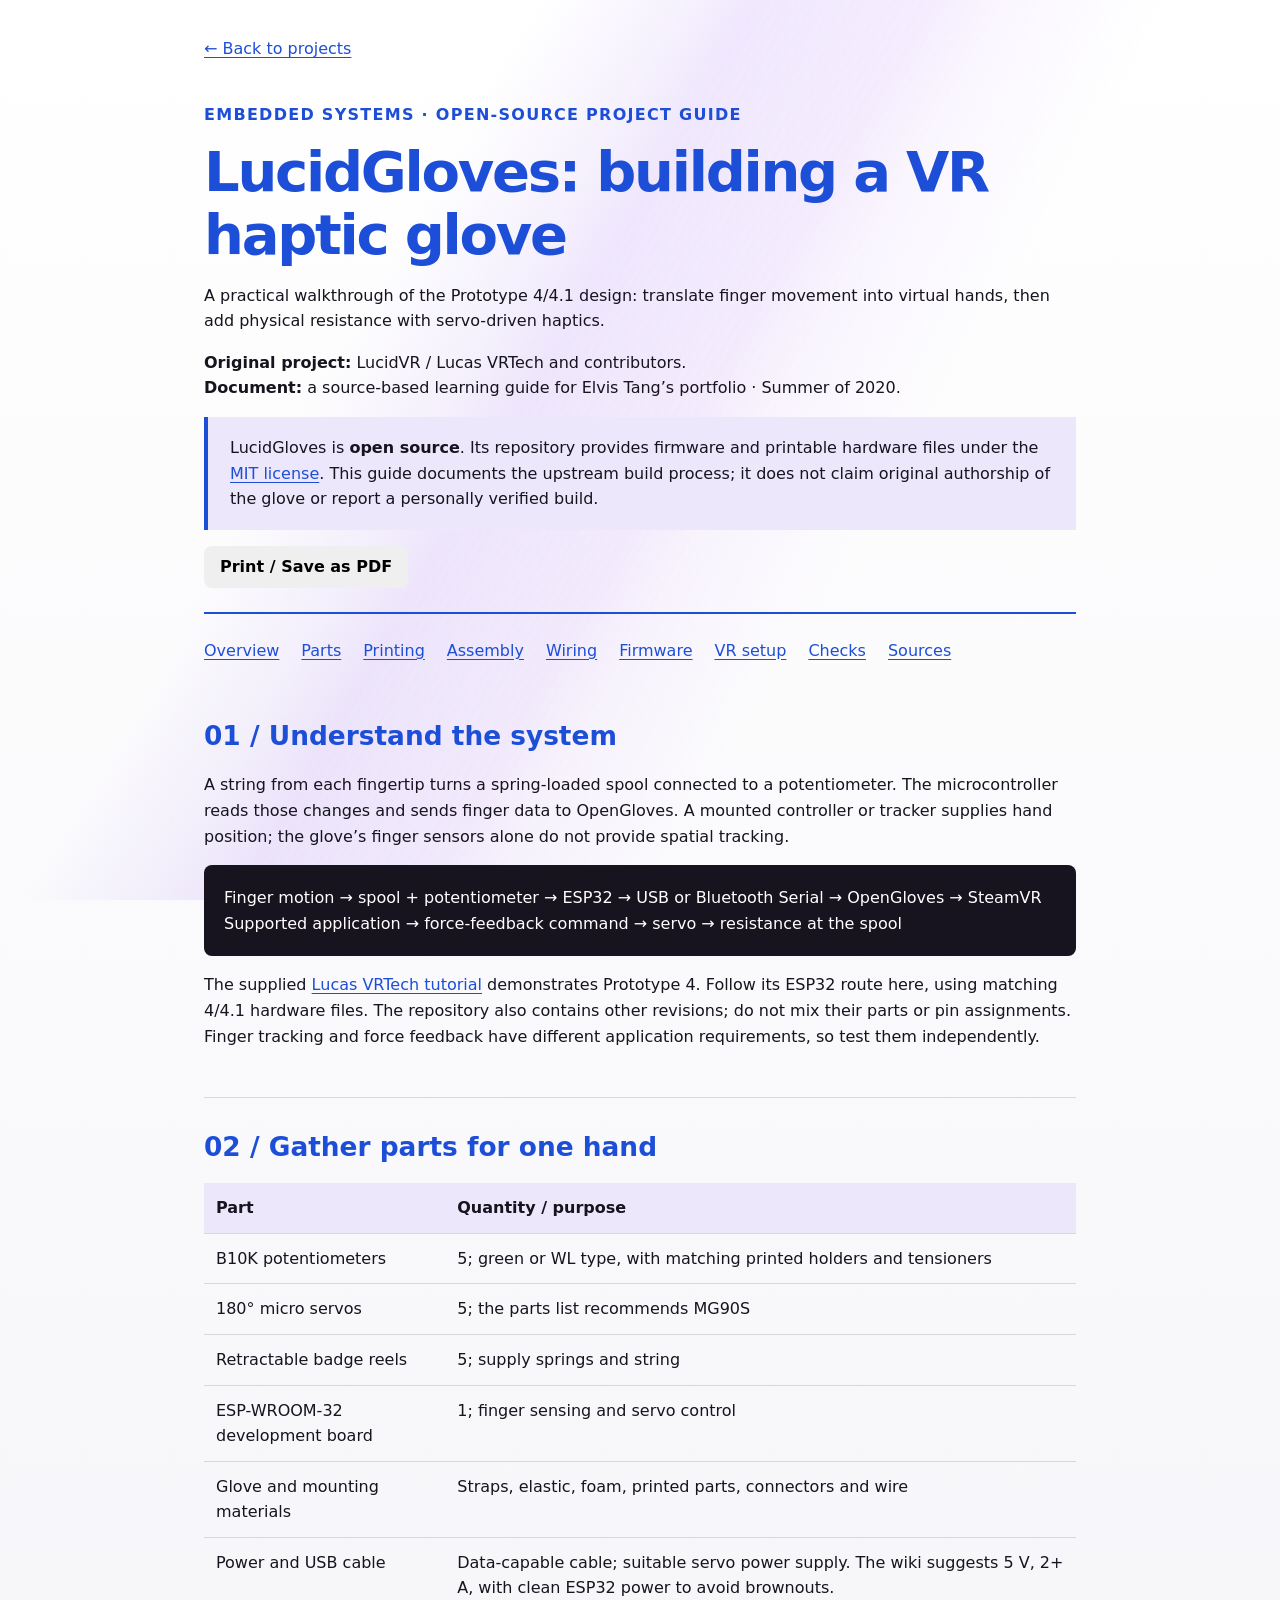
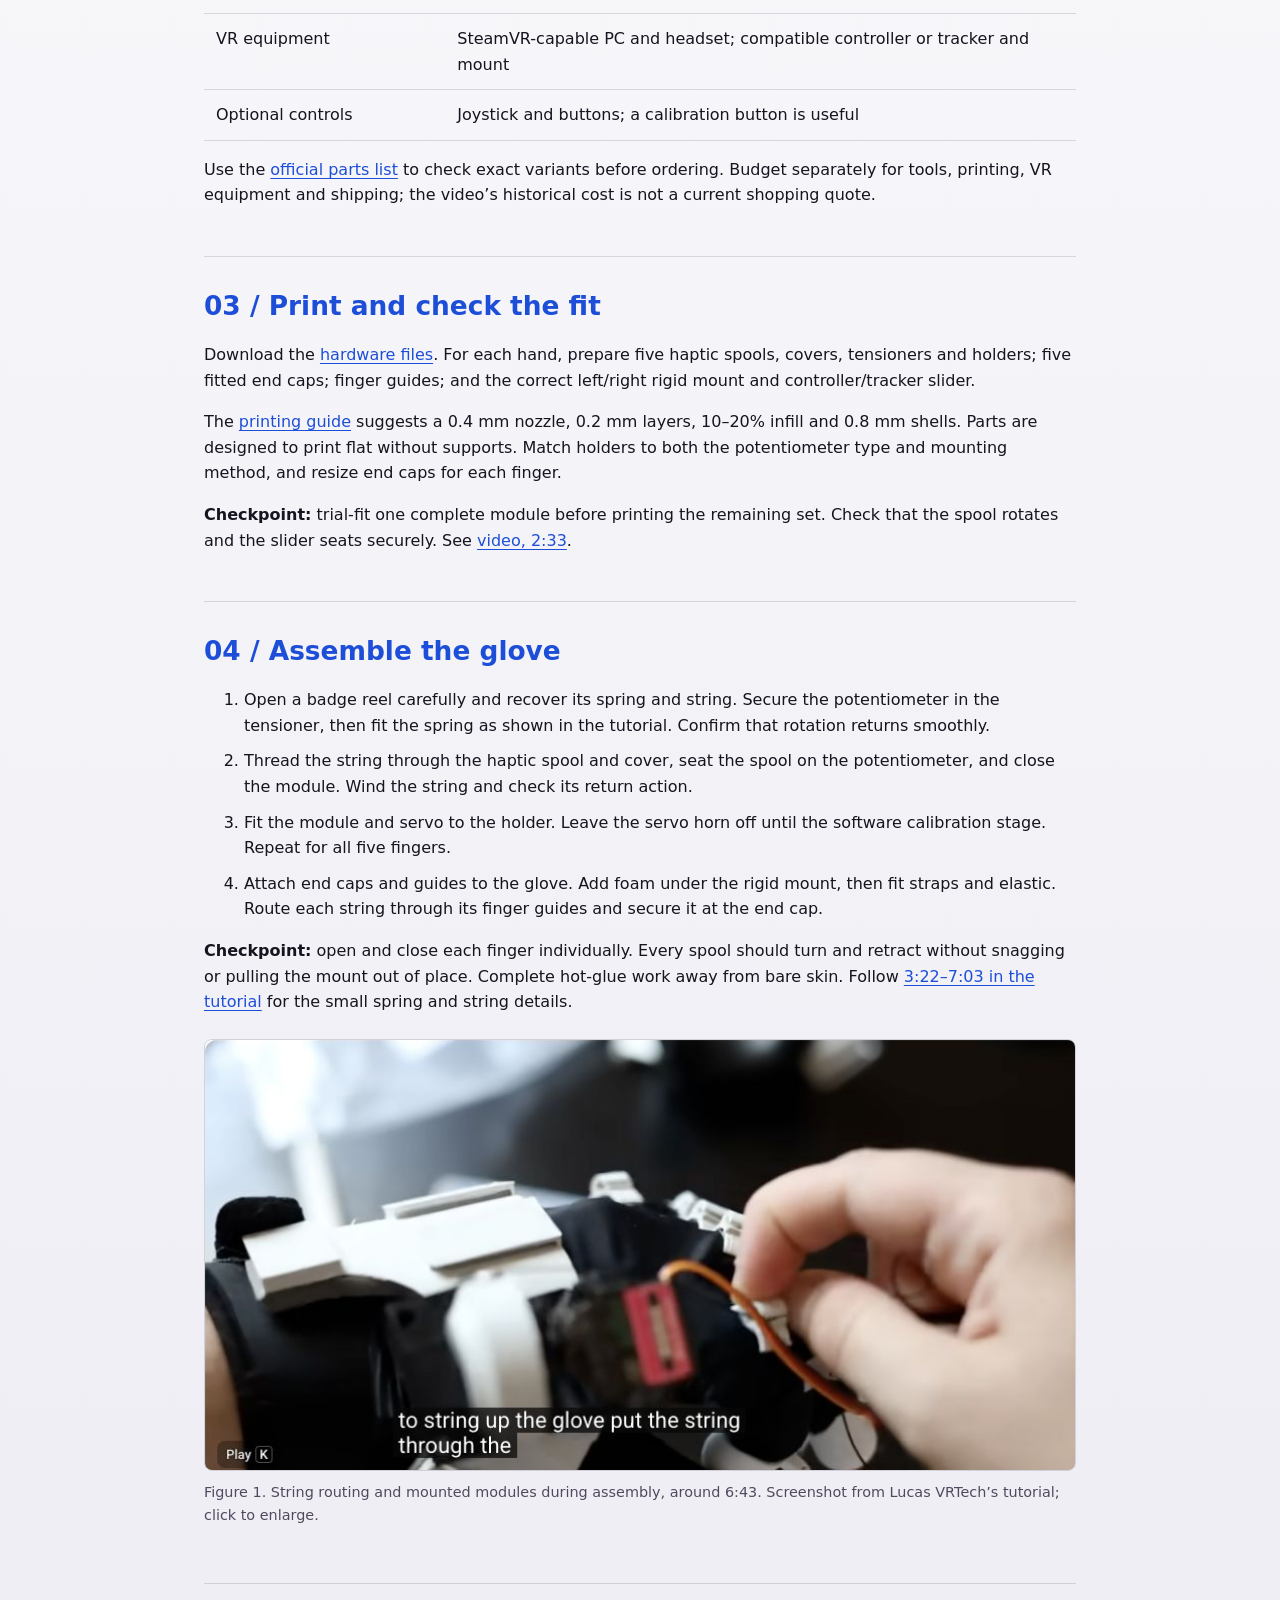
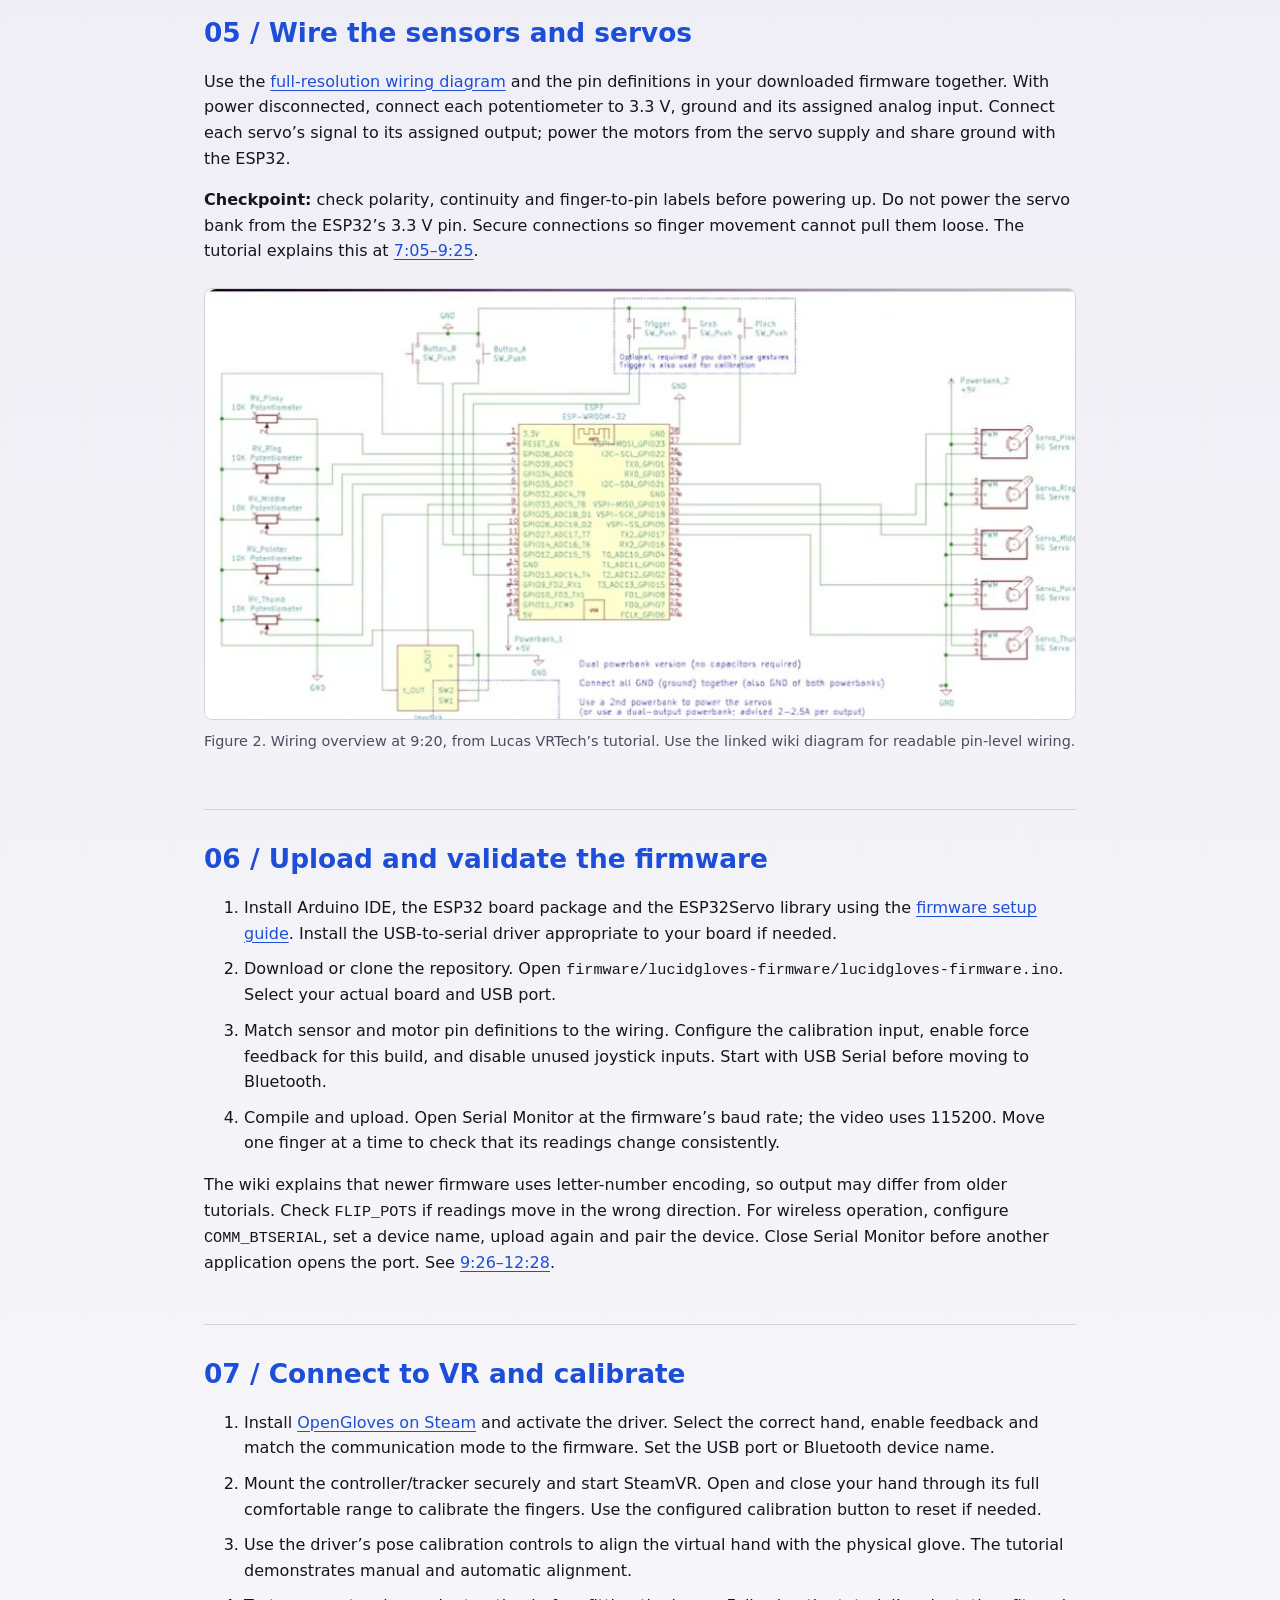
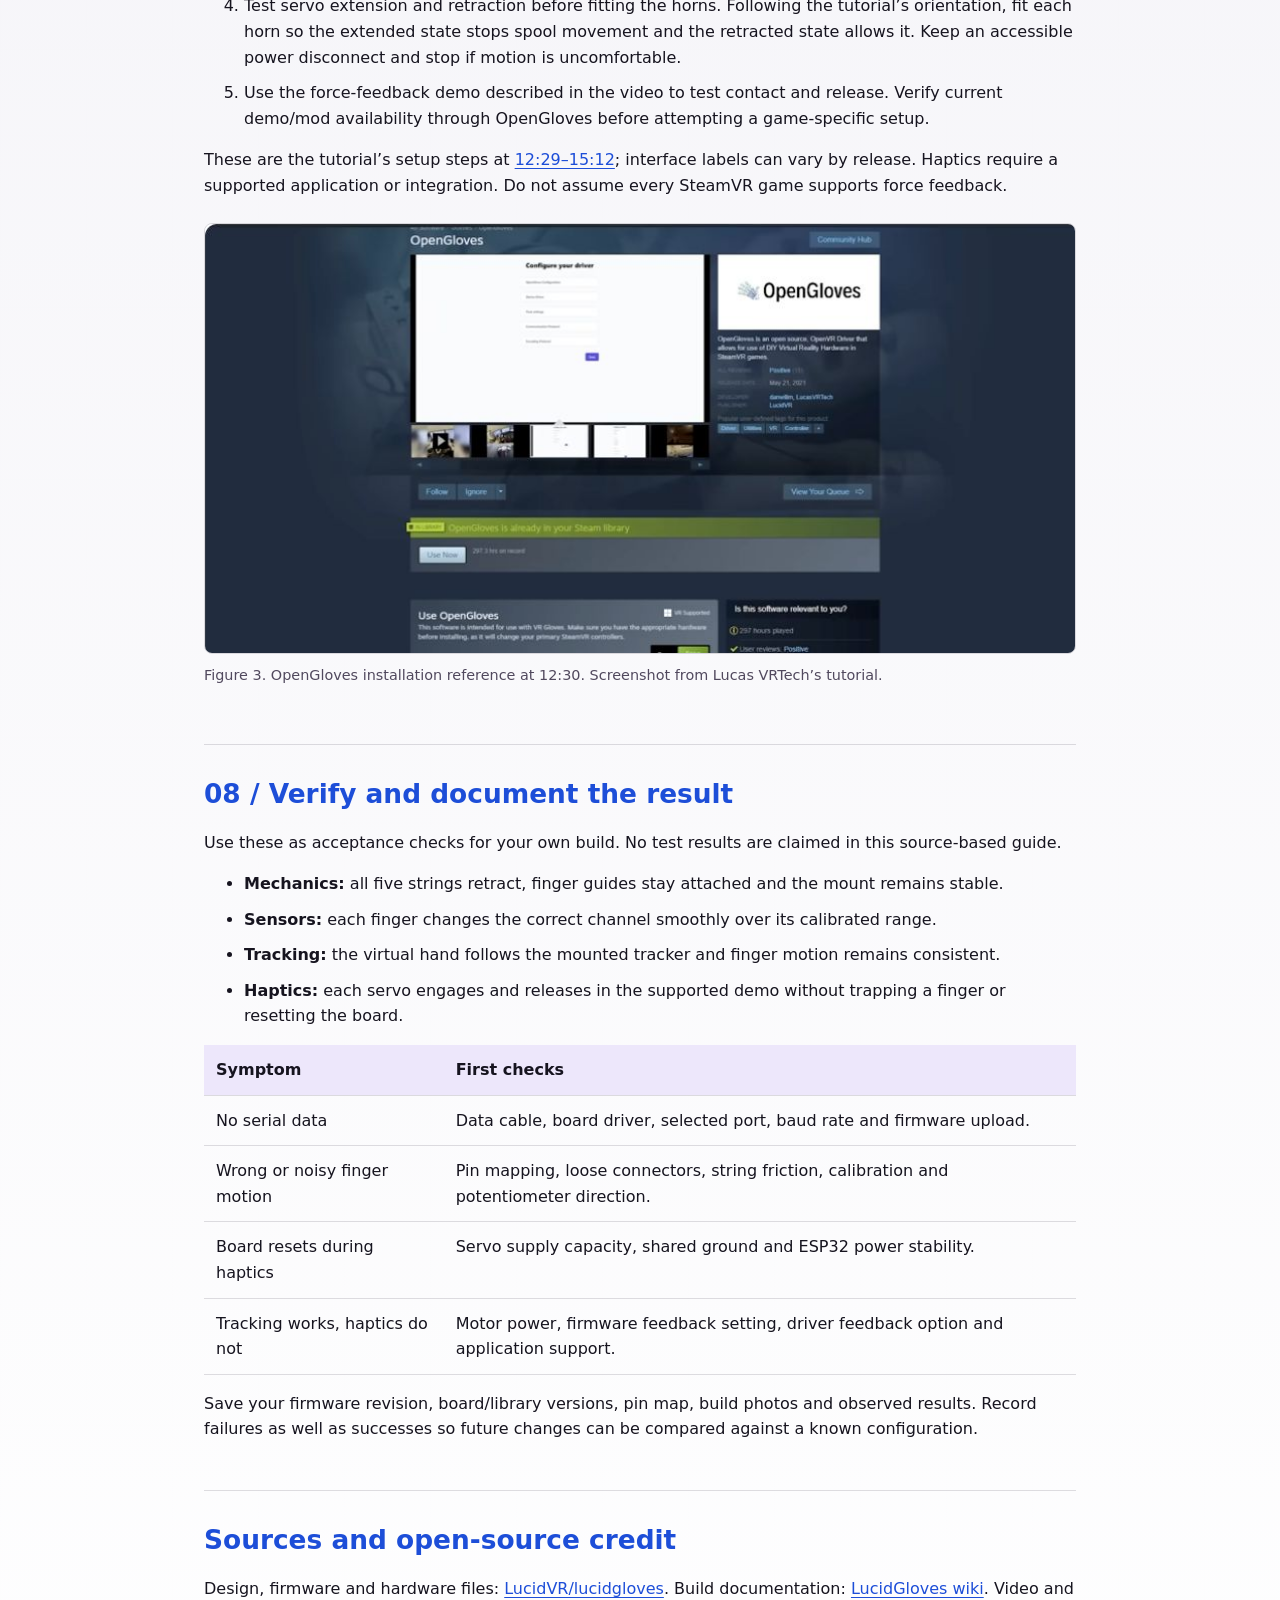
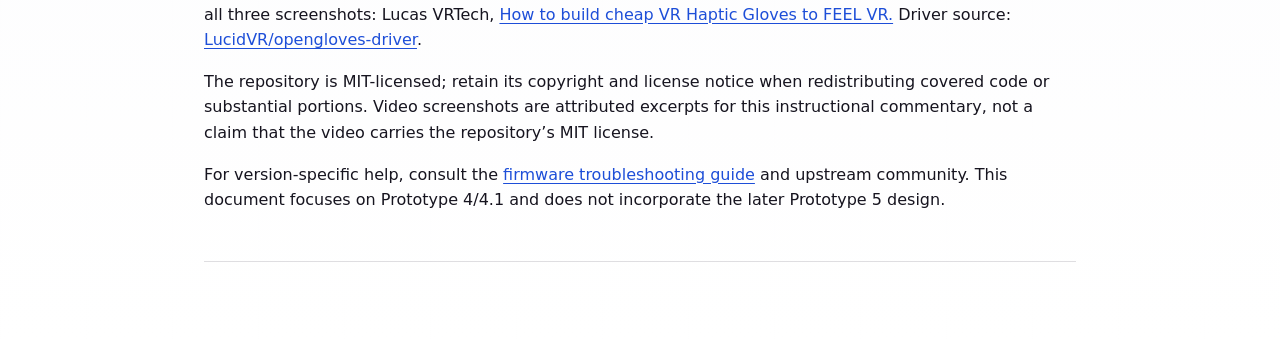
==== commit a4747895: "Add files via upload" ====
--- a/projects/lucidgloves.html
+++ b/projects/lucidgloves.html
@@ -16,7 +16,7 @@
     <p class="eyebrow">Embedded systems · Open-source project guide</p>
     <h1>LucidGloves: building a VR haptic glove</h1>
     <p>A practical walkthrough of the Prototype 4/4.1 design: translate finger movement into virtual hands, then add physical resistance with servo-driven haptics.</p>
-    <p><strong>Original project:</strong> LucidVR / Lucas VRTech and contributors.<br><strong>Document:</strong> a source-based learning guide for Elvis Tang’s portfolio · September 2026.</p>
+    <p><strong>Original project:</strong> LucidVR / Lucas VRTech and contributors.<br><strong>Document:</strong> a source-based learning guide for Elvis Tang’s portfolio · Summer of 2020.</p>
     <p class="note">LucidGloves is <strong>open source</strong>. Its repository provides firmware and printable hardware files under the <a href="https://github.com/LucidVR/lucidgloves/blob/main/LICENSE">MIT license</a>. This guide documents the upstream build process; it does not claim original authorship of the glove or report a personally verified build.</p>
     <button class="button print-action" type="button" onclick="window.print()">Print / Save as PDF</button>
   </header>
--- a/style.css
+++ b/style.css
@@ -560,9 +560,8 @@
 }
 
 .music-trigger {
-  min-width: 44px;
   min-height: 44px;
-  padding: 0 0.08em;
+  padding: 0;
   border: 0;
   color: inherit;
   background: transparent;
@@ -575,197 +574,213 @@
   color: #52e49b;
 }
 
-body.music-dialog-open {
-  overflow: hidden;
-}
-
 .music-dialog {
-  width: min(800px, calc(100% - 32px));
-  max-height: calc(100dvh - 32px);
-  margin: auto;
+  position: fixed;
+  inset: auto 0 max(18px, env(safe-area-inset-bottom));
+  z-index: 1000;
+  width: min(640px, calc(100% - 24px));
+  max-height: calc(100dvh - 36px);
+  margin: 0 auto;
+  padding: 22px 0 0;
   overflow-y: auto;
-  border: 1px solid;
-  border-radius: var(--radius);
-}
-
-.music-dialog::backdrop {
-  background: rgba(4, 10, 20, 0.78);
-  backdrop-filter: blur(8px);
-}
-
+  border: 0;
+  color: #eefcff;
+  background: transparent;
+}
+.boombox-handle {
+  width: 78%;
+  height: 36px;
+  margin: 0 auto -2px;
+  border: 9px solid #252a30;
+  box-shadow: inset 0 2px 1px #a4a9ac, 0 -1px 0 #71777e;
+  border-bottom: 0;
+  border-radius: 12px 12px 0 0;
+}
+.boombox {
+  padding: 14px 18px 22px;
+  position: relative;
+  border: 3px solid #24282d;
+  border-radius: 5px;
+  background: repeating-linear-gradient(0deg, #ffffff18 0 1px, transparent 1px 3px), linear-gradient(115deg, #e0e1de, #8a9196 20%, #d9dcda 52%, #939ba0 83%, #e5e6e2);
+  box-shadow: inset 0 2px 1px #d2d6d780, inset 0 -5px 2px #111820, 0 12px 30px #0008;
+}
+.boombox-header {
+  display: flex;
+  justify-content: space-between;
+  align-items: center;
+  font-size: 0.85rem;
+  font-weight: 800;
+  letter-spacing: 0.12em;
+}
 .music-dialog-close {
-  display: block;
   width: 44px;
   height: 44px;
-  margin: -12px -12px 12px auto;
-  border: 1px solid rgba(95, 194, 194, 0.35);
+  border: 0;
   border-radius: 50%;
   color: #eefcff;
-  background: rgba(3, 18, 29, 0.68);
+  background: linear-gradient(#626a71, #2d343b);
+  box-shadow: inset 0 1px 1px #ffffff60, 0 3px 0 #10151b;
   font-size: 1.6rem;
   cursor: pointer;
 }
-
-.music-project {
-  grid-column: 1 / -1;
-  min-height: 0;
-  padding: clamp(24px, 4vw, 42px);
-  color: #eefcff;
-  background:
-    radial-gradient(circle at 10% 12%, rgba(18, 111, 255, 0.36), transparent 32%),
-    radial-gradient(circle at 92% 88%, rgba(42, 207, 124, 0.3), transparent 34%),
-    linear-gradient(135deg, #07182b, #09283a 52%, #072a27);
-  border-color: rgba(91, 208, 255, 0.22);
-  box-shadow: 0 24px 64px rgba(4, 27, 42, 0.24);
-  transform: none;
-}
-
-.music-project::before {
-  background:
-    linear-gradient(110deg, rgba(38, 135, 255, 0.22), transparent 36%),
-    linear-gradient(300deg, rgba(44, 211, 127, 0.2), transparent 42%);
-  opacity: 1;
-}
-
-.music-project:hover {
-  border-color: rgba(68, 220, 159, 0.42);
-  box-shadow: 0 30px 76px rgba(4, 27, 42, 0.32);
-}
-
-.music-vault {
-  position: relative;
-  z-index: 1;
-}
-
-.music-gate h3 {
-  margin: 0;
-  background: linear-gradient(95deg, #71b8ff 4%, #52e49b 92%);
-  background-clip: text;
-  -webkit-background-clip: text;
-  color: transparent;
-  font-size: clamp(1.7rem, 4vw, 3rem);
-  line-height: 1.08;
-}
-
-.music-vault {
+.boombox-body { display: grid; grid-template-columns: 1.2fr 1.4fr 1.2fr; gap: 16px; align-items: center; }
+.boombox-speaker {
+  position: relative;
+  aspect-ratio: 1;
+  border: 7px solid #1a1d21;
+  border-radius: 50%;
+  background: radial-gradient(circle at 43% 38%, #4c5359 0, #1c2025 24%, #090c10 25% 29%, #333940 30%, #171b20 52%, #06090c 55% 61%, #30353a 64%, #12171c 70%);
+  box-shadow: 0 0 0 2px #74797d, 0 0 0 5px #24292e, inset 0 4px 9px #000, 0 6px 8px #0009;
+}
+.boombox-speaker::before {
+  content: "";
+  position: absolute;
+  inset: -12px;
+  border: 5px solid transparent;
+  border-radius: 50%;
+  background: conic-gradient(#70e8af, #91f7d4, #6da7f5, #b489e9, #f080b5, #70e8af) border-box;
+  mask: linear-gradient(#fff 0 0) padding-box, linear-gradient(#fff 0 0);
+  mask-composite: exclude;
+  opacity: 0.45;
+}
+.is-playing .boombox-speaker::before { opacity: 1; filter: drop-shadow(0 0 4px #88eacb); }
+.boombox-volume { display: flex; align-items: center; gap: 12px; }
+.boombox-volume-label { display: grid; gap: 3px; color: #263039; font: 700 0.7rem monospace; letter-spacing: 0.08em; }
+.boombox-volume-label output { font-weight: 400; font-variant-numeric: tabular-nums; }
+.boombox-knob {
+  --knob-angle: 54deg;
+  position: relative;
+  width: 54px;
+  height: 54px;
+  flex-shrink: 0;
+  border: 2px solid #363e44;
+  border-radius: 50%;
+  background: repeating-conic-gradient(#747e86 0deg 4deg, #d8dcd9 4deg 8deg);
+  box-shadow: 0 3px 0 #30383f, 0 5px 6px #0007, 0 0 0 2px #e9eae5;
+  cursor: grab;
+  touch-action: none;
+  user-select: none;
+}
+.boombox-knob span {
+  position: absolute;
+  inset: 5px;
+  border: 1px solid #e4e7e6;
+  border-radius: 50%;
+  background: conic-gradient(from 30deg, #dbe0e0, #8b969e, #f4f4ed, #8d979f, #dbe0e0);
+  box-shadow: inset 0 0 4px #ffffff80;
+  transform: rotate(var(--knob-angle));
+  pointer-events: none;
+}
+.boombox-knob span::after { content: ""; position: absolute; top: 3px; left: calc(50% - 2px); width: 4px; height: 11px; border-radius: 1px; background: #222e36; box-shadow: 1px 0 0 #fff8; }
+.boombox-knob.is-turning { cursor: grabbing; }
+.boombox-knob:focus-visible { outline: 3px solid #164e73; outline-offset: 5px; }
+.boombox-speaker::after {
+  content: "";
+  position: absolute;
+  inset: 0;
+  border-radius: inherit;
+  background: radial-gradient(circle, #050709cc 1px, transparent 1.6px) 0 0 / 4px 4px;
+  box-shadow: inset 0 1px 2px #ffffff40;
+}
+.boombox-tuner { display: flex; align-items: center; gap: 10px; margin: 10px 0 22px; padding: 7px 10px; border: 2px solid #171d22; border-radius: 3px; background: linear-gradient(#090e13, #1d2a30); box-shadow: inset 0 2px 5px #000, 0 1px 0 #9ca4aa60; color: #c8d5d7; font: 0.75rem monospace; }
+.boombox-tuner div { position: relative; flex: 1; text-align: justify; text-align-last: justify; padding-bottom: 9px; background: repeating-linear-gradient(90deg, #95aeb5 0 1px, transparent 1px 8px) bottom / 100% 5px no-repeat; }
+.boombox-tuner i { position: absolute; top: -3px; bottom: -3px; left: 62%; width: 2px; background: #ff815e; box-shadow: 0 0 4px #ff815e; }
+.boombox-footer { display: flex; justify-content: space-between; gap: 12px; margin-top: 20px; color: #30383e; font: 0.65rem monospace; letter-spacing: 0.08em; }
+.boombox::before, .boombox::after { content: ""; position: absolute; bottom: 7px; width: 5px; height: 5px; border: 1px solid #14191e; border-radius: 50%; background: linear-gradient(135deg, #8d979e 40%, #1a2025 42% 58%, #8d979e 60%); }
+.boombox::before { left: 7px; }
+.boombox::after { right: 7px; }
+.boombox-center { min-width: 0; }
+.boombox-display {
   display: grid;
-  align-items: center;
-  width: min(720px, 100%);
-  min-height: 240px;
-  margin: 0 auto;
-  padding: clamp(22px, 4vw, 38px);
-  background: rgba(3, 18, 29, 0.68);
-  border: 1px solid rgba(95, 194, 194, 0.24);
-  border-radius: var(--radius);
-  box-shadow: inset 0 1px rgba(255, 255, 255, 0.06), 0 20px 48px rgba(0, 0, 0, 0.22);
-  backdrop-filter: blur(16px);
-}
-
-.music-unlock-form {
-  display: grid;
-  grid-template-columns: minmax(0, 1fr) auto;
-  gap: 10px;
-  margin-top: 24px;
-}
-
-.music-unlock-form input {
+  gap: 4px;
+  padding: 12px;
+  border: 3px solid #080f18;
+  border-radius: 6px;
+  color: #90efc5;
+  background: #061e1e;
+  box-shadow: inset 0 0 20px #4affc010;
+  font-family: monospace;
+}
+.boombox-display span { font-size: 0.75rem; }
+.boombox-display strong { font-size: 1.25rem; overflow-wrap: anywhere; }
+.boombox-tape-label { display: flex; justify-content: space-between; gap: 4px; margin-top: 10px; padding: 5px 8px; color: #302e28; background: #ccc8b8; border-radius: 3px 3px 0 0; border-bottom: 3px solid #bb654a; font: 0.65rem monospace; }
+.boombox-cassette { display: flex; align-items: center; justify-content: space-between; margin: 0 0 12px; padding: 12px 16px; border: 3px solid #1c2228; border-radius: 0 0 5px 5px; background: linear-gradient(155deg, #ffffff20, transparent 45%), #10171b; box-shadow: inset 0 2px 6px #000, 0 1px 0 #819099; }
+.boombox-cassette i { width: 22px; height: 22px; flex-shrink: 0; border: 5px dashed #c4c8c6; outline: 3px solid #42484c; border-radius: 50%; }
+.boombox-cassette span { width: 35%; height: 10px; background: #364454; }
+.is-playing .boombox-cassette i { animation: cassette-spin 2s linear infinite; }
+@keyframes cassette-spin { to { transform: rotate(360deg); } }
+.boombox-controls {
+  display: flex;
+  gap: 3px;
+  padding: 5px 5px 10px;
+  border: 1px solid #62696d;
+  border-radius: 2px;
+  background: #090d10;
+  box-shadow: inset 0 3px 6px #000, 0 1px 0 #ffffff30;
+}
+.boombox-controls button {
+  position: relative;
+  flex: 1;
   min-width: 0;
   min-height: 48px;
-  padding: 0 14px;
-  color: #eefcff;
-  background: rgba(255, 255, 255, 0.07);
-  border: 1px solid rgba(154, 220, 219, 0.26);
-  border-radius: var(--radius);
-  outline: 0;
-  transition: border-color 180ms ease, box-shadow 180ms ease;
-}
-
-.music-unlock-form input::placeholder {
-  color: #8eadb7;
-}
-
-.music-unlock-form input:focus {
-  border-color: #4ed89b;
-  box-shadow: 0 0 0 4px rgba(78, 216, 155, 0.13);
-}
-
-.music-unlock-form input[aria-invalid="true"] {
-  border-color: #ff8b8b;
-}
-
-.music-unlock-form button,
-.music-lock-button {
-  min-height: 48px;
-  padding: 0 18px;
-  color: #06251d;
-  font-weight: 900;
-  background: linear-gradient(110deg, #68b5ff, #50e096);
-  border-radius: var(--radius);
+  padding: 6px 8px 14px;
+  border: 1px solid #899094;
+  border-bottom: 5px solid #757e83;
+  border-radius: 1px;
+  color: #1a2023;
+  background: linear-gradient(90deg, #a5adb1, #d7dbdc 10%, #c3c9cb 88%, #8e979c);
+  box-shadow: inset 0 2px 0 #f5f6f4, inset 0 -1px 0 #e5e8e8, 0 5px 0 #3b4349, 0 7px 3px #000;
+  font: 900 1.15rem monospace;
+  text-shadow: 0 1px 0 #ffffff80;
   cursor: pointer;
-  transition: transform 180ms ease, box-shadow 180ms ease;
-}
-
-.music-unlock-form button:hover,
-.music-lock-button:hover {
-  box-shadow: 0 12px 28px rgba(51, 202, 146, 0.2);
-  transform: translateY(-2px);
-}
-
-.music-answer-message {
-  margin: 8px 0 0;
-  color: #9ab7c0;
-  font-size: 0.88rem;
-}
-
-.music-answer-message:empty {
-  display: none;
-}
-
-.music-answer-message.is-error {
-  color: #ffaaaa;
-}
-
-.music-answer-message.is-success {
-  color: #72e6ac;
-}
-
-.music-library {
-  animation: vaultReveal 360ms ease both;
-}
-
-.music-library-actions {
-  display: flex;
-  justify-content: flex-end;
-}
-
-.music-lock-button {
-  min-height: 38px;
-  padding: 0 14px;
-  color: #bde8dd;
-  background: rgba(255, 255, 255, 0.07);
-  border: 1px solid rgba(154, 220, 219, 0.22);
-}
-
-.music-track {
-  margin-top: 16px;
-  padding: 18px;
-  background: linear-gradient(110deg, rgba(40, 133, 241, 0.1), rgba(54, 215, 143, 0.1));
-  border: 1px solid rgba(107, 213, 187, 0.28);
-  border-radius: var(--radius);
-}
-
-.music-track h4 {
-  margin: 0 0 12px;
-  color: #f3fffb;
-  font-size: 1.18rem;
-  line-height: 1.1;
-}
-
-.music-track audio {
-  display: block;
-  width: 100%;
-  height: 38px;
-  color-scheme: dark;
+  transition: transform 80ms, box-shadow 80ms;
+}
+.boombox-controls button::after {
+  content: "";
+  position: absolute;
+  right: 7px;
+  bottom: 4px;
+  left: 7px;
+  height: 4px;
+  background: repeating-linear-gradient(0deg, #ffffff50 0 1px, #525d6350 1px 2px);
+}
+.boombox-controls button:active,
+.is-playing #music-play {
+  transform: translateY(4px);
+  box-shadow: inset 0 2px 3px #0004, 0 1px 0 #3b4349, 0 2px 2px #000;
+}
+.music-dialog-close:active { transform: translateY(3px); box-shadow: inset 0 1px 3px #0005, 0 1px 0 #141a20; }
+.is-playing .boombox-display { box-shadow: inset 0 0 20px #4affc025; }
+.boombox-controls button:hover { color: #000; }
+.music-dialog button:focus-visible { outline: 2px solid #b4fce0; outline-offset: 3px; }
+@media (pointer: coarse), (max-width: 768px) {
+  .boombox-knob { width: 68px; height: 68px; }
+  .boombox-knob span { inset: 7px; }
+  .boombox-volume-label { font-size: 0.8rem; }
+  .boombox-controls button { min-height: 52px; }
+  .music-dialog-close { width: 48px; height: 48px; }
+}
+@media (max-width: 480px) {
+  .music-dialog { width: calc(100% - 20px); bottom: max(10px, env(safe-area-inset-bottom)); max-height: calc(100dvh - env(safe-area-inset-top) - env(safe-area-inset-bottom) - 20px); padding-top: 5px; }
+  .boombox { padding: 12px 14px 16px; }
+  .boombox-body { grid-template-columns: minmax(0, 1fr) minmax(138px, 2.4fr) minmax(0, 1fr); gap: 10px; }
+  .boombox-speaker { border-width: 3px; min-width: 0; }
+  .boombox-speaker::before { inset: -7px; border-width: 3px; }
+  .boombox-display { padding: 8px; }
+  .boombox-cassette { padding-inline: 10px; }
+  .boombox-tuner { gap: 6px; padding-inline: 6px; font-size: 0.65rem; }
+  .boombox-footer { flex-wrap: wrap; gap: 4px; font-size: 0.6rem; letter-spacing: 0; }
+  .boombox-handle { height: 25px; }
+}
+@media (max-height: 500px) and (orientation: landscape) {
+  .music-dialog { bottom: max(8px, env(safe-area-inset-bottom)); max-height: calc(100dvh - 16px); padding-top: 0; }
+  .boombox-handle { height: 16px; }
+  .boombox { padding-block: 8px 12px; }
+  .boombox-tuner { margin-block: 8px 12px; }
+  .boombox-footer { margin-top: 10px; }
+}
+@media (prefers-reduced-motion: reduce) {
+  .is-playing .boombox-cassette i { animation: none; }
 }
 
 .card-topline {
@@ -1049,17 +1064,6 @@
   }
   50% {
     transform: translateY(-10px);
-  }
-}
-
-@keyframes vaultReveal {
-  from {
-    opacity: 0;
-    transform: translateY(8px);
-  }
-  to {
-    opacity: 1;
-    transform: translateY(0);
   }
 }
 
@@ -1197,33 +1201,6 @@
     grid-template-columns: 1fr;
   }
 
-  .music-unlock-form {
-    grid-template-columns: 1fr;
-  }
-
-  .music-dialog {
-    padding: 16px;
-    max-height: calc(100dvh - 24px);
-  }
-
-  .music-vault {
-    min-width: 0;
-    padding: 18px;
-  }
-
-  .music-track {
-    padding: 12px;
-    min-width: 0;
-  }
-
-  .music-dialog-close {
-    margin: 0 0 12px auto;
-  }
-
-  .music-unlock-form button {
-    width: 100%;
-  }
-
   .hero-actions {
     display: grid;
     grid-template-columns: repeat(2, minmax(0, 1fr));
@@ -1299,7 +1276,7 @@
   .button,
   .filter-button,
   .project-actions button,
-  .music-lock-button {
+  .boombox-controls button {
     min-height: 44px;
   }
 
--- a/projects/lucidgloves.css
+++ b/projects/lucidgloves.css
@@ -26,3 +26,7 @@
   .guide h2 { break-after: avoid; }
   .guide figure img { max-height: 85mm; width: auto; max-width: 100%; }
 }
+
+/* Document highlight colors. */
+.guide { --accent: #1d4ed8; --accent-deep: #1d4ed8; }
+.guide h1, .guide h2, .guide .eyebrow { color: #1d4ed8; }
